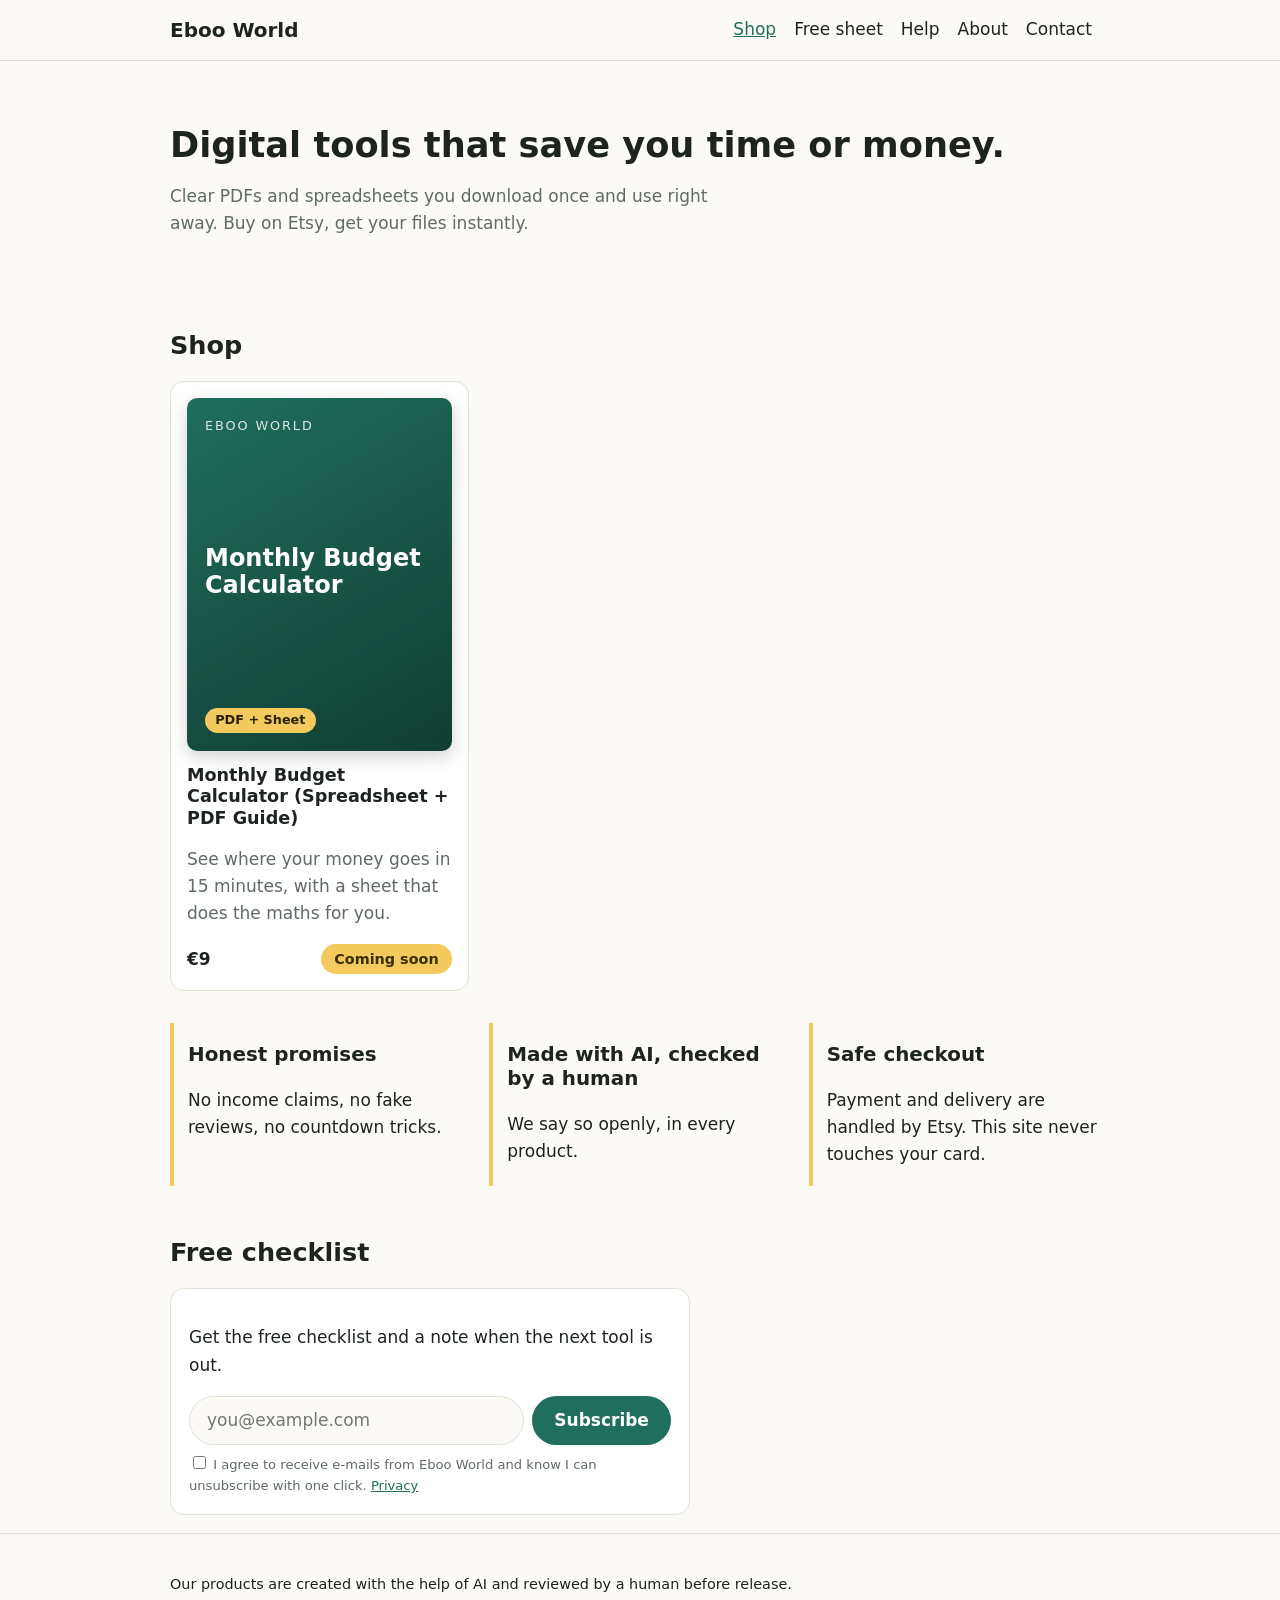
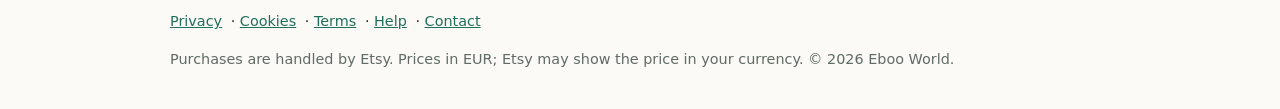
==== index.html @ b94da668 "Add Eboo World static storefront: Etsy-linked product pages, help, legal templates Co-Authored-By: C" ====
<!doctype html>
<html lang="en"><head><meta charset="utf-8"><meta name="viewport" content="width=device-width,initial-scale=1">
<title>Digital tools that save you time or money · Eboo World</title><meta name="description" content="Practical digital downloads: spreadsheets and guides that save you time or money.">
<link rel="stylesheet" href="assets/style.css"><script src="data/site.js"></script><script src="assets/app.js" defer></script></head>
<body data-page="home"><header id="site-header"></header>
<main class="wrap">
<section class="hero"><h1>Digital tools that save you time or money.</h1><p class="muted">Clear PDFs and spreadsheets you download once and use right away. Buy on Etsy, get your files instantly.</p></section>
<section aria-labelledby="c"><h2 id="c">Shop</h2><div class="catalog" id="catalog"></div></section>
<section class="trust" aria-label="Why trust us"><div><h3>Honest promises</h3><p>No income claims, no fake reviews, no countdown tricks.</p></div><div><h3>Made with AI, checked by a human</h3><p>We say so openly, in every product.</p></div><div><h3>Safe checkout</h3><p>Payment and delivery are handled by Etsy. This site never touches your card.</p></div></section>
<section><h2>Free checklist</h2><div id="home-nl"></div></section>
</main><footer id="site-footer"></footer></body></html>
---- assets/style.css ----
:root{--bg:#fbfaf6;--fg:#1d2420;--muted:#5f6b64;--brand:#1f6f5c;--accent:#f4c95d;--line:#e3e0d6;--card:#fff;--r:14px}
@media (prefers-color-scheme:dark){:root{--bg:#141a17;--fg:#eef0ea;--muted:#a3ada6;--brand:#4fb89c;--line:#2a332e;--card:#1b231f}}
*{box-sizing:border-box}
body{margin:0;background:var(--bg);color:var(--fg);font:17px/1.6 system-ui,-apple-system,Segoe UI,Roboto,sans-serif}
.wrap{max-width:980px;margin:0 auto;padding:0 20px}
a{color:var(--brand)}h1,h2,h3{line-height:1.2}h1{font-size:2.2rem;margin:.2em 0 .4em}h2{margin-top:2em}
.muted{color:var(--muted)}.small{font-size:.88rem}.lead{font-size:1.2rem}.sr{position:absolute;left:-9999px}
header{border-bottom:1px solid var(--line)}
.bar{display:flex;flex-wrap:wrap;gap:12px 28px;align-items:center;justify-content:space-between;padding:14px 20px}
.logo{font-weight:800;font-size:1.25rem;text-decoration:none;color:var(--fg)}
nav a{margin-right:18px;text-decoration:none;color:var(--fg)}nav a[aria-current],nav a:hover{color:var(--brand);text-decoration:underline}
.hero{padding:56px 0 24px}.hero p{max-width:34em}
.btn{display:inline-block;background:var(--brand);color:#fff;border:0;border-radius:999px;padding:.6em 1.3em;font:inherit;font-weight:700;text-decoration:none;cursor:pointer}
.btn:hover{filter:brightness(1.1)}.btn.big{padding:.8em 1.8em;font-size:1.1rem}.btn.ghost{background:transparent;color:var(--brand);border:2px solid var(--brand)}
.badge{display:inline-block;background:var(--accent);color:#3b2f00;font-weight:700;border-radius:999px;padding:.25em .9em;font-size:.9rem}
.catalog{display:grid;grid-template-columns:repeat(auto-fill,minmax(260px,1fr));gap:22px}
.card{background:var(--card);border:1px solid var(--line);border-radius:var(--r);padding:16px}.card h3{font-size:1.1rem;margin:.8em 0 .3em}.card h3 a{text-decoration:none;color:var(--fg)}
.card-foot{display:flex;justify-content:space-between;align-items:center;margin-top:12px}
.cover{aspect-ratio:3/4;border-radius:10px;background:linear-gradient(150deg,var(--c1),color-mix(in srgb,var(--c1) 55%,#000));color:#fff;display:flex;flex-direction:column;justify-content:space-between;padding:18px;box-shadow:0 6px 18px rgba(0,0,0,.18)}
.cover.big{max-width:340px}.cover-brand{font-size:.8rem;letter-spacing:.15em;text-transform:uppercase;opacity:.85}
.cover-title{font-size:1.5rem;font-weight:800;line-height:1.15}.cover-fmt{align-self:flex-start;background:var(--c2);color:#2a2000;font-weight:700;font-size:.8rem;padding:.2em .8em;border-radius:999px}
.grid2{display:grid;grid-template-columns:repeat(auto-fit,minmax(280px,1fr));gap:28px;align-items:start}
.price{font-size:1.8rem;font-weight:800;margin:.2em 0}
section ul{padding-left:1.2em}details{border-bottom:1px solid var(--line);padding:.7em 0}summary{cursor:pointer;font-weight:600}
.cta{text-align:center;background:var(--card);border:1px solid var(--line);border-radius:var(--r);padding:10px 20px 28px}
.nl{background:var(--card);border:1px solid var(--line);border-radius:var(--r);padding:18px;margin:18px 0;max-width:520px}
.nl .row{display:flex;gap:8px;flex-wrap:wrap}.nl input[type=email]{flex:1;min-width:200px;padding:.6em 1em;border:1px solid var(--line);border-radius:999px;font:inherit;background:var(--bg);color:var(--fg)}
.consent{display:block;font-size:.82rem;color:var(--muted);margin-top:8px}
.trust{display:grid;grid-template-columns:repeat(auto-fit,minmax(220px,1fr));gap:18px;margin:32px 0}.trust div{border-left:4px solid var(--accent);padding-left:14px}
.note{margin-top:2em}.draft{background:#fff3cd;color:#5c4400;border:1px solid #e6c85a;border-radius:10px;padding:.7em 1em;font-size:.9rem}
main{min-height:60vh;padding-bottom:40px}footer{border-top:1px solid var(--line);padding:24px 0;font-size:.9rem}footer a{margin-right:4px}
:focus-visible{outline:3px solid var(--accent);outline-offset:2px}
.cover,.card a:has(.cover){text-decoration:none;color:#fff}
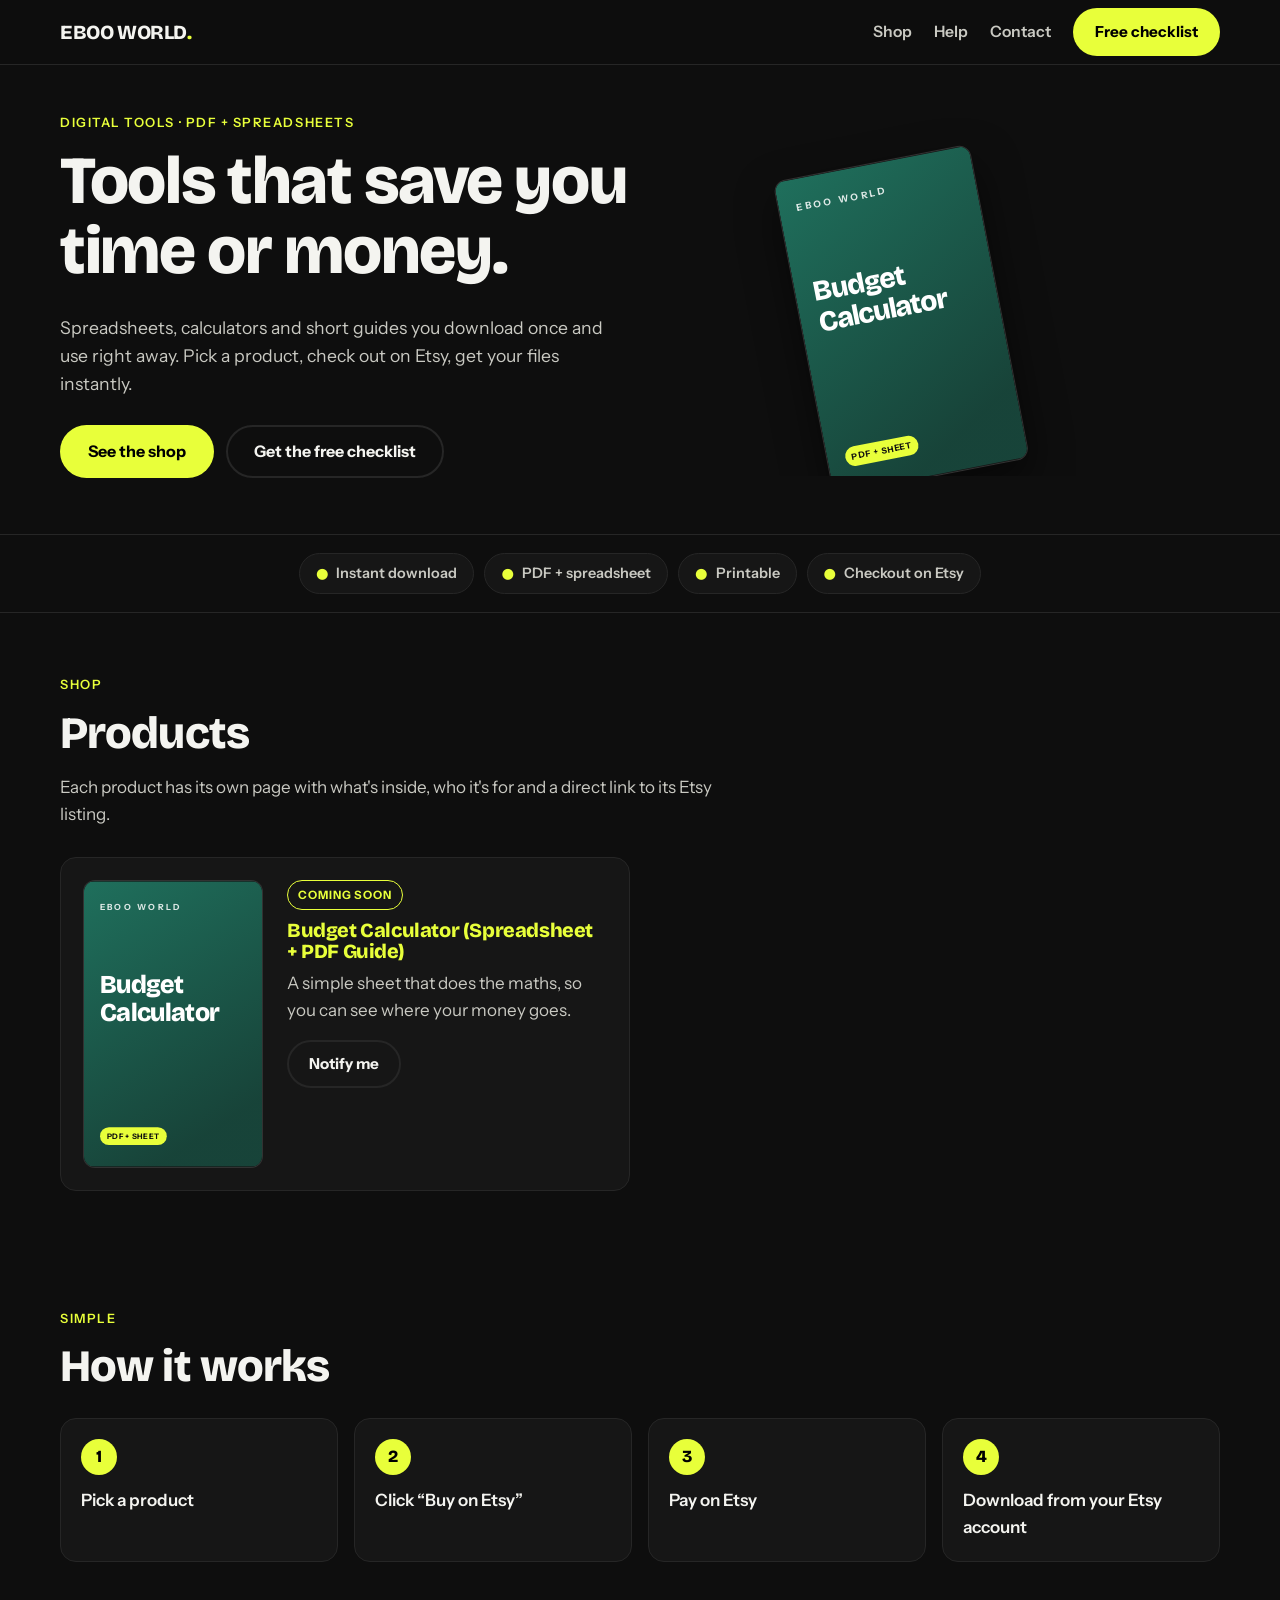
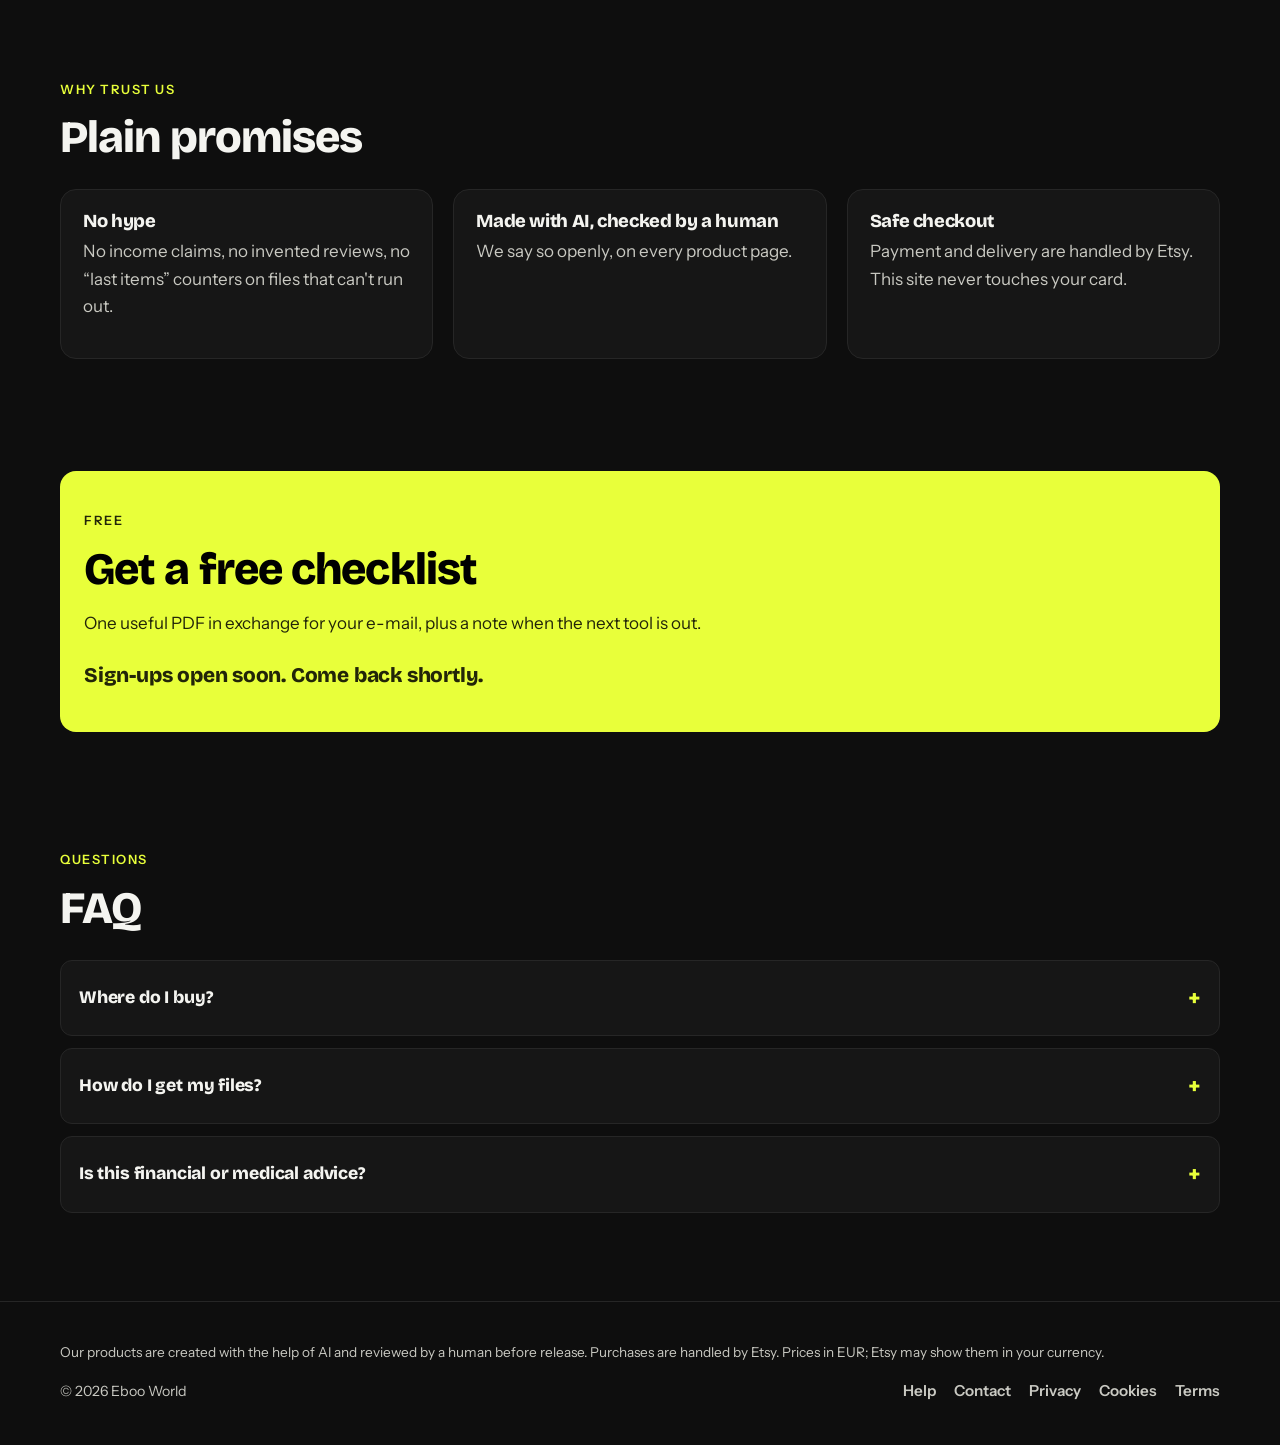
==== commit 1f54dc80: "Rebuild Eboo World on the Buduj z AI engine: JSON-driven products, Etsy buy button, per-product page" ====
--- a/index.html
+++ b/index.html
@@ -1,11 +1,90 @@
-<!doctype html>
-<html lang="en"><head><meta charset="utf-8"><meta name="viewport" content="width=device-width,initial-scale=1">
-<title>Digital tools that save you time or money · Eboo World</title><meta name="description" content="Practical digital downloads: spreadsheets and guides that save you time or money.">
-<link rel="stylesheet" href="assets/style.css"><script src="data/site.js"></script><script src="assets/app.js" defer></script></head>
-<body data-page="home"><header id="site-header"></header>
-<main class="wrap">
-<section class="hero"><h1>Digital tools that save you time or money.</h1><p class="muted">Clear PDFs and spreadsheets you download once and use right away. Buy on Etsy, get your files instantly.</p></section>
-<section aria-labelledby="c"><h2 id="c">Shop</h2><div class="catalog" id="catalog"></div></section>
-<section class="trust" aria-label="Why trust us"><div><h3>Honest promises</h3><p>No income claims, no fake reviews, no countdown tricks.</p></div><div><h3>Made with AI, checked by a human</h3><p>We say so openly, in every product.</p></div><div><h3>Safe checkout</h3><p>Payment and delivery are handled by Etsy. This site never touches your card.</p></div></section>
-<section><h2>Free checklist</h2><div id="home-nl"></div></section>
-</main><footer id="site-footer"></footer></body></html>
+<!DOCTYPE html>
+<html lang="en" data-v="5e02e4fa">
+<head>
+  <meta charset="UTF-8" />
+  <meta name="viewport" content="width=device-width, initial-scale=1" />
+  <!--PR:meta:start-->
+  <title>Eboo World: digital tools that save you time or money</title>
+  <meta name="description" content="Practical digital tools: spreadsheets, calculators and guides that save you time or money. Download instantly, checkout on Etsy." />
+  <meta name="theme-color" content="#0E0E0E" />
+  <link rel="canonical" href="https://mlg44-skr.github.io/eboo-world/" />
+  <meta property="og:type" content="website" /><meta property="og:locale" content="en_US" /><meta property="og:site_name" content="Eboo World" />
+  <meta property="og:title" content="Eboo World: digital tools that save you time or money" /><meta property="og:description" content="Practical digital tools: spreadsheets, calculators and guides that save you time or money. Download instantly, checkout on Etsy." />
+  <meta property="og:url" content="https://mlg44-skr.github.io/eboo-world/" /><meta property="og:image" content="https://mlg44-skr.github.io/eboo-world/og-image.png" />
+  <meta name="twitter:card" content="summary_large_image" /><meta name="twitter:image" content="https://mlg44-skr.github.io/eboo-world/og-image.png" />
+  <script type="application/ld+json">{"@context":"https://schema.org","@type":"Organization","name":"Eboo World","url":"https://mlg44-skr.github.io/eboo-world/"}</script>
+  <!--PR:meta:end-->
+  <link rel="preconnect" href="https://fonts.googleapis.com" />
+  <link rel="preconnect" href="https://fonts.gstatic.com" crossorigin />
+  <link href="https://fonts.googleapis.com/css2?family=Bricolage+Grotesque:opsz,wght@12..96,800&family=Instrument+Sans:wght@400;500;600;700&display=swap" rel="stylesheet" />
+  <link rel="stylesheet" href="css/style.css?v=5e02e4fa" />
+  <link rel="stylesheet" href="css/motion.css?v=5e02e4fa" />
+</head>
+<body data-base="">
+  <a class="skip-link" href="#main">Skip to content</a>
+  <header class="header"><!--PR:header:start--><div class="kontener header__row"><a class="logo" href="index.html" aria-label="Eboo World, home">EBOO WORLD<span class="kropka">.</span></a><button id="nav-toggle" class="nav__toggle" aria-label="Menu" aria-expanded="false" aria-controls="nav">☰</button><nav id="nav" class="nav" aria-label="Main"><ul class="nav__links"><li><a href="index.html#shop">Shop</a></li><li><a href="help.html">Help</a></li><li><a href="contact.html">Contact</a></li></ul><a class="btn btn--akcent btn--maly" href="free-sheet.html">Free checklist</a></nav></div><!--PR:header:end--></header>
+  <main id="main">
+    <section class="hero">
+      <div class="kontener hero__grid">
+        <div>
+          <p class="nadtytul">Digital tools · PDF + spreadsheets</p>
+          <h1>Tools that save you time or money.</h1>
+          <p class="hero__sub">Spreadsheets, calculators and short guides you download once and use right away. Pick a product, check out on Etsy, get your files instantly.</p>
+          <div class="hero__akcje">
+            <a class="btn btn--akcent" href="#shop">See the shop</a>
+            <a class="btn btn--obrys" href="free-sheet.html">Get the free checklist</a>
+          </div>
+        </div>
+        <div class="waclarz waclarz--n1" id="hero-fan" aria-hidden="true"><!--PR:fan:start--><svg class="cover cover-gen" viewBox="0 0 400 640" role="img" aria-label="Cover: Budget Calculator (Spreadsheet + PDF Guide)" xmlns="http://www.w3.org/2000/svg"><defs><linearGradient id="cg1F6F5C" x1="0" y1="0" x2="0.4" y2="1"><stop offset="0" stop-color="#1F6F5C"/><stop offset="1" stop-color="#1F6F5C" stop-opacity=".55"/></linearGradient></defs><rect width="400" height="640" fill="#0E0E0E"/><rect width="400" height="640" fill="url(#cg1F6F5C)"/><text x="36" y="64" fill="#fff" fill-opacity=".85" font-size="19" font-weight="700" letter-spacing="5">EBOO WORLD</text><text x="36" y="250" fill="#fff" font-family="Bricolage Grotesque, system-ui, sans-serif" font-size="58" font-weight="800" letter-spacing="-1.5"><tspan x="36" dy="0">Budget</tspan><tspan x="36" dy="62.64">Calculator</tspan></text><rect x="36" y="552" width="150" height="40" rx="20" fill="#E8FF3A"/><text x="111" y="578" text-anchor="middle" fill="#0E0E0E" font-size="17" font-weight="700" letter-spacing="1.5">PDF + SHEET</text></svg><!--PR:fan:end--></div>
+      </div>
+    </section>
+
+    <div class="topics"><div class="kontener topics__row">
+      <span class="chip"><span class="kropka">●</span> Instant download</span>
+      <span class="chip"><span class="kropka">●</span> PDF + spreadsheet</span>
+      <span class="chip"><span class="kropka">●</span> Printable</span>
+      <span class="chip"><span class="kropka">●</span> Checkout on Etsy</span>
+    </div></div>
+
+    <section id="shop"><div class="kontener">
+      <div class="sekcja__head"><p class="nadtytul">Shop</p><h2>Products</h2>
+        <p>Each product has its own page with what's inside, who it's for and a direct link to its Etsy listing.</p></div>
+      <div class="siatka siatka--ebooki" id="catalog"><!--PR:catalog:start--><article class="karta ebook"><div class="ebook__cover"><a href="product/budget-calculator.html" aria-label="Budget Calculator (Spreadsheet + PDF Guide)"><svg class="cover cover-gen" viewBox="0 0 400 640" role="img" aria-label="Cover: Budget Calculator (Spreadsheet + PDF Guide)" xmlns="http://www.w3.org/2000/svg"><defs><linearGradient id="cg1F6F5C" x1="0" y1="0" x2="0.4" y2="1"><stop offset="0" stop-color="#1F6F5C"/><stop offset="1" stop-color="#1F6F5C" stop-opacity=".55"/></linearGradient></defs><rect width="400" height="640" fill="#0E0E0E"/><rect width="400" height="640" fill="url(#cg1F6F5C)"/><text x="36" y="64" fill="#fff" fill-opacity=".85" font-size="19" font-weight="700" letter-spacing="5">EBOO WORLD</text><text x="36" y="250" fill="#fff" font-family="Bricolage Grotesque, system-ui, sans-serif" font-size="58" font-weight="800" letter-spacing="-1.5"><tspan x="36" dy="0">Budget</tspan><tspan x="36" dy="62.64">Calculator</tspan></text><rect x="36" y="552" width="150" height="40" rx="20" fill="#E8FF3A"/><text x="111" y="578" text-anchor="middle" fill="#0E0E0E" font-size="17" font-weight="700" letter-spacing="1.5">PDF + SHEET</text></svg></a></div><div class="ebook__tresc"><span class="badge badge--wkrotce">Coming soon</span><h3 class="ebook__tytul"><a href="product/budget-calculator.html">Budget Calculator (Spreadsheet + PDF Guide)</a></h3><p>A simple sheet that does the maths, so you can see where your money goes.</p><div class="ebook__stopka"><a class="btn btn--obrys btn--maly" href="#newsletter">Notify me</a></div></div></article><!--PR:catalog:end--></div>
+    </div></section>
+
+    <section id="jak"><div class="kontener">
+      <div class="sekcja__head"><p class="nadtytul">Simple</p><h2>How it works</h2></div>
+      <div class="kroki">
+        <div class="krok"><div class="krok__num">1</div><div class="krok__tekst">Pick a product</div></div>
+        <div class="krok"><div class="krok__num">2</div><div class="krok__tekst">Click “Buy on Etsy”</div></div>
+        <div class="krok"><div class="krok__num">3</div><div class="krok__tekst">Pay on Etsy</div></div>
+        <div class="krok"><div class="krok__num">4</div><div class="krok__tekst">Download from your Etsy account</div></div>
+      </div>
+    </div></section>
+
+    <section class="trust"><div class="kontener">
+      <div class="sekcja__head"><p class="nadtytul">Why trust us</p><h2>Plain promises</h2></div>
+      <div class="siatka siatka--3">
+        <div class="karta"><h3>No hype</h3><p>No income claims, no invented reviews, no “last items” counters on files that can't run out.</p></div>
+        <div class="karta"><h3>Made with AI, checked by a human</h3><p>We say so openly, on every product page.</p></div>
+        <div class="karta"><h3>Safe checkout</h3><p>Payment and delivery are handled by Etsy. This site never touches your card.</p></div>
+      </div>
+    </div></section>
+
+<section id="newsletter"><div class="kontener"><div class="newsletter"><p class="nadtytul" style="color:#000">Free</p><h2>Get a free checklist</h2><p>One useful PDF in exchange for your e-mail, plus a note when the next tool is out.</p><div id="newsletter-slot"><p class="newsletter__wkrotce">Sign-ups open soon. Come back shortly.</p></div></div></div></section>
+
+    <section id="faq"><div class="kontener">
+      <div class="sekcja__head"><p class="nadtytul">Questions</p><h2>FAQ</h2></div>
+      <div class="faq">
+        <details><summary>Where do I buy?</summary><p>On Etsy. The “Buy on Etsy” button opens the exact listing for that product in a new tab.</p></details>
+        <details><summary>How do I get my files?</summary><p>After payment, download them from your Etsy account. Step by step on the <a href="help.html">Help page</a>.</p></details>
+        <details><summary>Is this financial or medical advice?</summary><p>No. Our products are tools and general information, not advice.</p></details>
+      </div>
+    </div></section>
+  </main>
+  <footer class="footer"><!--PR:footer:start--><div class="kontener"><p class="mala" style="margin:0 0 14px">Our products are created with the help of AI and reviewed by a human before release. Purchases are handled by Etsy. Prices in EUR; Etsy may show them in your currency.</p><div class="footer__row"><small>© <span id="rok">2026</span> Eboo World</small><ul class="footer__links" id="footer-links"><li><a href="help.html">Help</a></li><li><a href="contact.html">Contact</a></li><li><a href="privacy.html">Privacy</a></li><li><a href="cookies.html">Cookies</a></li><li><a href="terms.html">Terms</a></li></ul></div></div><!--PR:footer:end--></footer>
+  <script src="js/config.js?v=5e02e4fa"></script>
+  <script src="js/render.js?v=5e02e4fa"></script>
+  <script src="js/app.js?v=5e02e4fa"></script>
+</body>
+</html>
--- a/css/style.css
+++ b/css/style.css
@@ -0,0 +1,545 @@
+/* =========================================================================
+   EBOO WORLD — arkusz stylów (baza: ciemny motyw, akcent limonkowy)
+   ========================================================================= */
+
+:root {
+  --tlo: #0E0E0E;
+  --tekst: #F4F4F0;
+  --tekst-2: #C9C9C2;
+  --akcent: #E8FF3A;
+  --karta: #161616;
+  --ramka: #262626;
+  --promien: 16px;
+  --promien-maly: 12px;
+  --maks: 1200px;
+  --font-naglowek: "Bricolage Grotesque", system-ui, sans-serif;
+  --font-tekst: "Instrument Sans", system-ui, -apple-system, sans-serif;
+}
+
+*,
+*::before,
+*::after { box-sizing: border-box; }
+
+html { scroll-behavior: smooth; }
+
+body {
+  margin: 0;
+  background: var(--tlo);
+  color: var(--tekst);
+  font-family: var(--font-tekst);
+  font-size: 17px;
+  line-height: 1.6;
+  overflow-x: hidden;            /* żaden element nie wywołuje poziomego scrolla */
+  -webkit-font-smoothing: antialiased;
+  text-rendering: optimizeLegibility;
+}
+
+img { max-width: 100%; height: auto; display: block; }
+
+a { color: var(--akcent); text-decoration: none; }
+a:hover { text-decoration: underline; }
+
+h1, h2, h3 {
+  font-family: var(--font-naglowek);
+  font-weight: 800;
+  line-height: 1.04;
+  letter-spacing: -0.02em;
+  margin: 0 0 0.4em;
+  overflow-wrap: break-word;       /* długie słowa nie rozpychają layoutu */
+}
+
+h1 { font-size: clamp(1.85rem, 7vw, 4.2rem); }
+h2 { font-size: clamp(1.55rem, 5vw, 2.8rem); }
+h3 { font-size: clamp(1.15rem, 3.5vw, 1.5rem); }
+
+p { margin: 0 0 1rem; color: var(--tekst-2); }
+
+.kontener {
+  width: 100%;
+  max-width: var(--maks);
+  margin: 0 auto;
+  padding: 0 20px;
+}
+
+section { padding: 56px 0; }
+
+.nadtytul {
+  font-family: var(--font-tekst);
+  font-weight: 600;
+  text-transform: uppercase;
+  letter-spacing: 0.12em;
+  font-size: 0.8rem;
+  color: var(--akcent);
+  margin: 0 0 14px;
+}
+
+/* Pomijanie do treści (dostępność) */
+.skip-link {
+  position: absolute;
+  left: -9999px;
+  top: 0;
+  background: var(--akcent);
+  color: #000;
+  padding: 10px 16px;
+  border-radius: 8px;
+  z-index: 200;
+}
+.skip-link:focus { left: 12px; top: 12px; }
+
+/* Widoczny fokus dla klawiatury */
+a:focus-visible,
+button:focus-visible,
+input:focus-visible,
+.btn:focus-visible {
+  outline: 3px solid var(--akcent);
+  outline-offset: 3px;
+}
+
+/* ---------------------------------------------------------------- Przyciski */
+.btn {
+  display: inline-flex;
+  align-items: center;
+  justify-content: center;
+  gap: 8px;
+  min-height: 48px;
+  padding: 12px 26px;
+  border-radius: 999px;            /* pigułka */
+  font-family: var(--font-tekst);
+  font-weight: 700;
+  font-size: 1rem;
+  cursor: pointer;
+  border: 2px solid transparent;
+  transition: transform .12s ease, background .12s ease, color .12s ease;
+}
+.btn:hover { text-decoration: none; transform: translateY(-1px); }
+.btn:active { transform: translateY(0); }
+
+.btn--akcent { background: var(--akcent); color: #000; }
+.btn--akcent:hover { background: #d7ef22; }
+
+.btn--obrys {
+  background: transparent;
+  color: var(--tekst);
+  border-color: var(--ramka);
+}
+.btn--obrys:hover { border-color: var(--tekst); }
+
+.btn--maly { min-height: 44px; padding: 10px 20px; font-size: .95rem; }
+
+.btn[disabled],
+.btn--wylaczony {
+  opacity: .55;
+  cursor: not-allowed;
+  pointer-events: none;
+}
+
+/* ---------------------------------------------------------------- Nagłówek */
+.header {
+  position: sticky;
+  top: 0;
+  z-index: 100;
+  background: rgba(14, 14, 14, 0.9);
+  backdrop-filter: saturate(140%) blur(8px);
+  border-bottom: 1px solid var(--ramka);
+}
+.header__row {
+  display: flex;
+  align-items: center;
+  justify-content: space-between;
+  min-height: 64px;
+  gap: 16px;
+}
+.logo {
+  font-family: var(--font-naglowek);
+  font-weight: 800;
+  font-size: 1.25rem;
+  letter-spacing: -0.02em;
+  color: var(--tekst);
+}
+.logo:hover { text-decoration: none; }
+.logo .kropka { color: var(--akcent); }
+
+.nav { display: flex; align-items: center; gap: 22px; }
+.nav__links { display: flex; align-items: center; gap: 22px; list-style: none; margin: 0; padding: 0; }
+.nav__links a { color: var(--tekst-2); font-weight: 600; font-size: .98rem; }
+.nav__links a:hover { color: var(--tekst); text-decoration: none; }
+
+.nav__toggle {
+  display: none;
+  background: transparent;
+  border: 1px solid var(--ramka);
+  color: var(--tekst);
+  border-radius: 10px;
+  width: 46px;
+  height: 46px;
+  font-size: 1.3rem;
+  cursor: pointer;
+}
+
+@media (max-width: 860px) {
+  .nav__toggle { display: inline-flex; align-items: center; justify-content: center; }
+  .nav {
+    position: absolute;
+    top: 64px;
+    left: 0;
+    right: 0;
+    flex-direction: column;
+    align-items: stretch;
+    gap: 0;
+    background: var(--tlo);
+    border-bottom: 1px solid var(--ramka);
+    padding: 10px 20px 20px;
+    display: none;
+  }
+  .nav.otwarte { display: flex; }
+  .nav__links { flex-direction: column; align-items: stretch; gap: 0; }
+  .nav__links a { padding: 14px 0; border-bottom: 1px solid var(--ramka); }
+  .nav .btn { margin-top: 14px; }
+}
+
+/* ---------------------------------------------------------------- Hero */
+.hero { padding-top: 48px; }
+.hero__grid { display: grid; grid-template-columns: 1fr; gap: 40px; align-items: center; }
+.hero__grid > * { min-width: 0; }   /* pozwól kolumnie się zwęzić (tekst zawija, brak poziomego overflow) */
+.hero__sub { font-size: 1.1rem; max-width: 46ch; }
+.hero__akcje { display: flex; flex-wrap: wrap; gap: 12px; margin-top: 26px; }
+
+@media (min-width: 900px) {
+  .hero__grid { grid-template-columns: 1.1fr 0.9fr; gap: 56px; }
+}
+
+/* Wachlarz okładek w hero — stała, umiarkowana szerokość, obok tekstu (nie na nim) */
+.waclarz {
+  position: relative;
+  display: flex;
+  justify-content: center;
+  align-items: center;
+  min-height: 300px;
+  padding: 20px 0;
+  max-width: 100%;
+  overflow: hidden;
+}
+.waclarz .cover { width: 150px; position: absolute; box-shadow: 0 18px 40px rgba(0,0,0,.5); }
+.waclarz .cover:nth-child(1) { transform: rotate(-11deg) translateX(-62px) translateY(10px); z-index: 1; }
+.waclarz .cover:nth-child(2) { transform: rotate(0deg); z-index: 3; }
+.waclarz .cover:nth-child(3) { transform: rotate(11deg) translateX(62px) translateY(10px); z-index: 2; }
+@media (min-width: 900px) {
+  .waclarz .cover { width: 180px; }        /* max ~260 px łącznie z rozsunięciem */
+  .waclarz .cover:nth-child(1) { transform: rotate(-11deg) translateX(-74px) translateY(10px); }
+  .waclarz .cover:nth-child(3) { transform: rotate(11deg) translateX(74px) translateY(10px); }
+}
+
+/* ---------------------------------------------------------------- Okładka ebooka (ilustracja WebP) */
+.cover {
+  display: block;
+  width: 100%;
+  aspect-ratio: 5 / 8;
+  object-fit: cover;
+  border-radius: var(--promien-maly);
+  border: 1px solid rgba(255,255,255,.12);
+  background: #161616;
+}
+/* Zastępcza okładka projektu (tylko w ?wip=1 dla niewypełnionych projektów) */
+.projekt-cover-ph {
+  display: flex; align-items: center; justify-content: center; text-align: center;
+  aspect-ratio: 5 / 8; border-radius: var(--promien-maly);
+  border: 1px dashed var(--ramka); background: var(--karta);
+  color: var(--tekst-2); padding: 16px; font-weight: 600;
+}
+
+/* ---------------------------------------------------------------- Siatki / karty */
+.siatka { display: grid; gap: 20px; }
+.siatka--3 { grid-template-columns: 1fr; }
+.siatka--ebooki { grid-template-columns: 1fr; }
+@media (min-width: 620px) {
+  .siatka--3 { grid-template-columns: repeat(2, 1fr); }
+  .siatka--ebooki { grid-template-columns: repeat(2, 1fr); }
+}
+@media (min-width: 940px) {
+  .siatka--3 { grid-template-columns: repeat(3, 1fr); }
+  .siatka--ebooki { grid-template-columns: repeat(2, 1fr); }
+}
+
+.karta {
+  background: var(--karta);
+  border: 1px solid var(--ramka);
+  border-radius: var(--promien);
+  padding: 22px;
+}
+
+/* Karta nowości */
+.news__data { font-size: .85rem; color: var(--akcent); font-weight: 600; margin-bottom: 8px; }
+.news__tytul { font-size: 1.15rem; margin-bottom: 8px; }
+.news__link { font-weight: 600; font-size: .95rem; }
+
+/* ---------------------------------------------------------------- Jak to działa */
+.kroki { display: grid; gap: 16px; grid-template-columns: 1fr; counter-reset: krok; }
+@media (min-width: 720px) { .kroki { grid-template-columns: repeat(4, 1fr); } }
+.krok { background: var(--karta); border: 1px solid var(--ramka); border-radius: var(--promien); padding: 20px; }
+.krok__num {
+  display: inline-flex; align-items: center; justify-content: center;
+  width: 36px; height: 36px; border-radius: 999px;
+  background: var(--akcent); color: #000; font-weight: 800; font-family: var(--font-naglowek);
+  margin-bottom: 12px;
+}
+.krok__tekst { color: var(--tekst); font-weight: 600; }
+
+/* ---------------------------------------------------------------- Ebooki */
+/* Karta ebooka: grid — okładka (stała kolumna) obok tekstu, nigdy nakładanie */
+.ebook { display: grid; grid-template-columns: 1fr; gap: 16px; }
+.ebook__cover { width: 100%; max-width: 180px; margin: 0 auto; }
+.ebook__tytul { font-size: 1.25rem; }
+.ebook__punkty { list-style: none; margin: 4px 0 0; padding: 0; }
+.ebook__punkty li { position: relative; padding-left: 24px; color: var(--tekst-2); margin-bottom: 8px; }
+.ebook__punkty li::before {
+  content: ""; position: absolute; left: 0; top: .55em;
+  width: 10px; height: 10px; border-radius: 2px; background: var(--akcent);
+}
+.ebook__stopka { display: flex; align-items: center; justify-content: space-between; gap: 12px; margin-top: auto; flex-wrap: wrap; }
+.ebook__cena { font-family: var(--font-naglowek); font-weight: 800; font-size: 1.4rem; color: var(--tekst); }
+.badge {
+  display: inline-block; font-size: .72rem; font-weight: 700; text-transform: uppercase;
+  letter-spacing: .08em; padding: 5px 10px; border-radius: 999px;
+  border: 1px solid var(--ramka); color: var(--tekst-2);
+}
+.badge--wkrotce { border-color: var(--akcent); color: var(--akcent); }
+
+@media (min-width: 620px) {
+  .ebook { grid-template-columns: 180px 1fr; gap: 24px; align-items: start; }
+  .ebook__cover { max-width: 180px; margin: 0; }
+  .ebook__tresc { min-width: 0; display: flex; flex-direction: column; }
+}
+
+/* ---------------------------------------------------------------- Newsletter */
+.newsletter { background: var(--akcent); color: #000; border-radius: var(--promien); padding: 40px 24px; }
+.newsletter h2, .newsletter p { color: #000; }
+.newsletter p { opacity: .85; }
+.newsletter__form { display: grid; gap: 14px; max-width: 520px; margin-top: 22px; }
+.pole { display: flex; flex-direction: column; gap: 6px; }
+.pole label { font-weight: 700; font-size: .9rem; }
+.pole input[type="email"] {
+  min-height: 48px; padding: 12px 16px; border-radius: 12px;
+  border: 2px solid #000; background: #fff; color: #000; font-size: 1rem; font-family: var(--font-tekst);
+}
+.zgoda { display: flex; align-items: flex-start; gap: 10px; font-size: .9rem; }
+.zgoda input { width: 22px; height: 22px; margin-top: 2px; flex: 0 0 auto; accent-color: #000; }
+.zgoda label { font-weight: 500; }
+.zgoda a { color: #000; text-decoration: underline; font-weight: 700; }
+.newsletter .btn--ciemny { background: #000; color: var(--akcent); border-color: #000; }
+.newsletter .btn--ciemny:hover { background: #111; }
+.komunikat { font-weight: 700; margin: 4px 0 0; min-height: 1.2em; }
+.komunikat--ok { color: #0a5d00; }
+.komunikat--blad { color: #8a0000; }
+.newsletter__wkrotce {
+  font-family: var(--font-naglowek); font-weight: 800; letter-spacing: -0.01em;
+  font-size: 1.3rem; color: #000; margin: 22px 0 0;
+}
+.newsletter__pobierz { color: #000; font-weight: 600; margin: 14px 0 0; }
+.newsletter__pobierz a { color: #000; font-weight: 800; text-decoration: underline; }
+
+/* ---------------------------------------------------------------- O mnie */
+.omnie__grid { display: grid; grid-template-columns: 1fr; gap: 28px; align-items: center; }
+.omnie__grid > * { min-width: 0; }
+/* 2 kolumny tylko gdy zdjęcie jest obecne (wstrzykiwane w ?wip=1) */
+@media (min-width: 760px) { .omnie__grid:has(.omnie__foto) { grid-template-columns: 240px 1fr; } }
+.omnie__foto {
+  aspect-ratio: 1 / 1; border-radius: var(--promien); border: 1px dashed var(--ramka);
+  background: var(--karta); display: flex; align-items: center; justify-content: center;
+  color: var(--tekst-2); text-align: center; padding: 20px; font-size: .9rem;
+}
+
+/* ---------------------------------------------------------------- Fragment ebooka */
+.fragment {
+  background: #F4F4F0; color: #16160f; border-radius: var(--promien);
+  padding: 34px 28px; font-family: Georgia, "Times New Roman", serif; line-height: 1.7;
+}
+.fragment h3 { font-family: Georgia, serif; color: #16160f; letter-spacing: 0; }
+.fragment p { color: #2a2a22; }
+.fragment__etykieta { font-family: var(--font-tekst); font-weight: 700; text-transform: uppercase; letter-spacing: .1em; font-size: .72rem; color: #5a5a44; margin-bottom: 10px; }
+
+/* ---------------------------------------------------------------- Opinie */
+.opinia {
+  border: 1px dashed var(--ramka); border-radius: var(--promien);
+  padding: 28px; color: var(--tekst-2); min-height: 150px;
+  display: flex; align-items: center; justify-content: center; text-align: center;
+}
+
+/* ---------------------------------------------------------------- FAQ */
+.faq details {
+  border: 1px solid var(--ramka); border-radius: var(--promien-maly);
+  padding: 4px 18px; margin-bottom: 12px; background: var(--karta);
+}
+.faq summary {
+  cursor: pointer; font-family: var(--font-naglowek); font-weight: 800; letter-spacing: -0.01em;
+  font-size: 1.1rem; padding: 14px 0; list-style: none; display: flex; justify-content: space-between; align-items: center; gap: 12px;
+}
+.faq summary::-webkit-details-marker { display: none; }
+.faq summary::after { content: "+"; color: var(--akcent); font-size: 1.5rem; }
+.faq details[open] summary::after { content: "–"; }
+.faq details p { padding-bottom: 14px; margin: 0; }
+
+/* ---------------------------------------------------------------- Stopka */
+.footer { border-top: 1px solid var(--ramka); padding: 40px 0; margin-top: 20px; }
+.footer__row { display: flex; flex-wrap: wrap; gap: 20px; justify-content: space-between; align-items: center; }
+.footer__links { display: flex; flex-wrap: wrap; gap: 18px; list-style: none; margin: 0; padding: 0; }
+.footer__links a { color: var(--tekst-2); font-weight: 600; font-size: .95rem; }
+.footer__links a:hover { color: var(--tekst); text-decoration: none; }
+.footer small { color: var(--tekst-2); }
+
+/* ---------------------------------------------------------------- Sekcja nagłówek */
+.sekcja__head { margin-bottom: 28px; max-width: 60ch; }
+.sekcja__head p { margin-top: 6px; }
+
+/* ---------------------------------------------------------------- Tekst prawny (regulamin / polityka) */
+.proza { max-width: 760px; }
+.proza h2 { margin-top: 40px; }
+.proza h3 { margin-top: 26px; }
+.proza p, .proza li { color: var(--tekst-2); }
+.proza ul, .proza ol { padding-left: 22px; }
+.proza li { margin-bottom: 8px; }
+.uzupelnij {
+  background: rgba(232,255,58,.14); border: 1px solid var(--akcent);
+  border-radius: 8px; padding: 2px 8px; color: var(--tekst); font-weight: 600;
+}
+
+/* ---------------------------------------------------------------- Pasek tematów (możliwości) */
+.topics { border-top: 1px solid var(--ramka); border-bottom: 1px solid var(--ramka); padding: 18px 0; overflow: hidden; }
+.topics__row { display: flex; flex-wrap: wrap; gap: 10px; justify-content: center; }
+.chip {
+  display: inline-flex; align-items: center; gap: 8px;
+  padding: 8px 16px; border-radius: 999px;
+  border: 1px solid var(--ramka); background: var(--karta);
+  color: var(--tekst-2); font-weight: 600; font-size: .9rem;
+}
+.chip .kropka { color: var(--akcent); }
+
+/* ---------------------------------------------------------------- Projekty / aplikacje (showcase) */
+.projekt {
+  display: grid; gap: 22px; align-items: center;
+  background: var(--karta); border: 1px solid var(--ramka); border-radius: var(--promien);
+  padding: 24px; margin-bottom: 20px;
+}
+@media (min-width: 760px) { .projekt { grid-template-columns: 220px 1fr; } .projekt--odwrot { grid-template-columns: 1fr 220px; } .projekt--odwrot .projekt__media { order: 2; } }
+/* Projekt bez makiety/zrzutów — sama treść na pełną szerokość */
+.projekt--tekst, .projekt--tekst > * { grid-template-columns: 1fr; }
+.projekt--tekst { display: block; }
+.projekt__tytul { font-size: 1.4rem; margin-bottom: 4px; }
+.projekt__meta { display: flex; flex-wrap: wrap; gap: 8px; margin: 2px 0 12px; }
+.projekt__akcje { display: flex; flex-wrap: wrap; gap: 10px; margin-top: 16px; }
+
+/* Telefon-makieta renderowana w CSS (bez obrazka) */
+.telefon {
+  width: 180px; margin: 0 auto; aspect-ratio: 9 / 18;
+  border-radius: 28px; border: 7px solid #000;
+  background: var(--tlo); box-shadow: 0 16px 40px rgba(0,0,0,.5);
+  position: relative; overflow: hidden; display: flex; flex-direction: column;
+}
+.telefon__ekran { flex: 1; padding: 16px 14px; display: flex; flex-direction: column; gap: 10px; }
+.telefon__top { display: flex; align-items: center; justify-content: space-between; font-size: .7rem; color: var(--tekst-2); }
+.telefon__xp { font-weight: 800; font-family: var(--font-naglowek); color: var(--akcent); }
+.telefon__awatar {
+  width: 56px; height: 56px; border-radius: 50%; margin: 6px auto 2px;
+  background: var(--akcent); color: #000; display: flex; align-items: center; justify-content: center;
+  font-family: var(--font-naglowek); font-weight: 800; font-size: 1.3rem;
+}
+.telefon__linia { height: 10px; border-radius: 6px; background: var(--karta); border: 1px solid var(--ramka); }
+.telefon__linia--k { width: 70%; }
+.telefon__pasek { height: 10px; border-radius: 999px; background: #000; border: 1px solid var(--ramka); overflow: hidden; }
+.telefon__pasek span { display: block; height: 100%; width: 62%; background: var(--akcent); }
+.telefon__btn { margin-top: auto; text-align: center; background: var(--akcent); color: #000; font-weight: 800; border-radius: 999px; padding: 8px; font-size: .8rem; }
+
+/* ---------------------------------------------------------------- Zobacz AI w akcji (symulacja) */
+.demo-grid { display: grid; grid-template-columns: 1fr; gap: 20px; }
+.demo-grid > * { min-width: 0; }
+@media (min-width: 820px) { .demo-grid { grid-template-columns: 1.25fr .75fr; gap: 28px; align-items: start; } }
+.agent-chat { background: var(--karta); border: 1px solid var(--ramka); border-radius: var(--promien); overflow: hidden; }
+.agent-chat__top { display: flex; align-items: center; gap: 10px; padding: 14px 18px; border-bottom: 1px solid var(--ramka); font-weight: 700; }
+.agent-chat__badge { margin-left: auto; }
+.agent-chat__dot { width: 10px; height: 10px; border-radius: 50%; background: var(--akcent); animation: bza-dot 1.8s infinite; }
+@keyframes bza-dot { 0%,100% { box-shadow: 0 0 0 0 rgba(232,255,58,.5); } 50% { box-shadow: 0 0 0 7px rgba(232,255,58,0); } }
+.agent-chat__body { padding: 18px; display: flex; flex-direction: column; gap: 12px; min-height: 300px; }
+.msg { max-width: 88%; padding: 12px 16px; border-radius: 14px; line-height: 1.5; }
+.msg--user { align-self: flex-end; background: #23231a; border: 1px solid var(--ramka); color: var(--tekst); border-bottom-right-radius: 4px; }
+.msg--bot { align-self: flex-start; background: #101010; border: 1px solid var(--ramka); color: var(--tekst); border-bottom-left-radius: 4px; white-space: pre-line; min-width: 52px; }
+.typing i { display: inline-block; width: 8px; height: 8px; margin: 0 2px; border-radius: 50%; background: var(--tekst-2); animation: bza-typing 1s infinite; }
+.typing i:nth-child(2) { animation-delay: .15s; }
+.typing i:nth-child(3) { animation-delay: .3s; }
+@keyframes bza-typing { 0%,60%,100% { opacity: .3; transform: translateY(0); } 30% { opacity: 1; transform: translateY(-3px); } }
+.caret { display: inline-block; width: 9px; height: 1.05em; background: var(--akcent); margin-left: 2px; vertical-align: text-bottom; animation: bza-caret .9s step-end infinite; }
+@keyframes bza-caret { 50% { opacity: 0; } }
+.agent-steps { list-style: none; margin: 0; padding: 0; display: flex; flex-direction: column; gap: 10px; }
+.agent-steps .step { position: relative; padding: 12px 16px 12px 46px; border: 1px solid var(--ramka); border-radius: 12px; background: var(--karta); color: var(--tekst-2); transition: border-color .25s, color .25s; }
+.agent-steps .step::before { content: ""; position: absolute; left: 16px; top: 50%; transform: translateY(-50%); width: 14px; height: 14px; border-radius: 50%; border: 2px solid var(--ramka); transition: all .25s; }
+.agent-steps .step.active { color: var(--tekst); border-color: var(--akcent); }
+.agent-steps .step.active::before { background: var(--akcent); border-color: var(--akcent); }
+.demo-note { margin-top: 18px; font-size: .9rem; color: var(--tekst-2); }
+@media (prefers-reduced-motion: reduce) {
+  .agent-chat__dot, .typing i, .caret { animation: none; }
+}
+
+/* ---------------------------------------------------------------- Pomocnicze */
+.srodek { text-align: center; }
+.mt-40 { margin-top: 40px; }
+.na-srodku-btn { display: flex; justify-content: center; }
+.wizualnie-ukryte {
+  position: absolute; width: 1px; height: 1px; padding: 0; margin: -1px;
+  overflow: hidden; clip: rect(0,0,0,0); white-space: nowrap; border: 0;
+}
+
+/* Elementy niegotowe (z [NAWIASAMI]) — ukryte na live.
+   Odsłania je flaga POKAZ_WIP w js/config.js lub ?wip=1 w adresie. */
+[data-wip] { display: none !important; }
+
+/* ---------------------------------------------------------------- Przełącznik stylów */
+.styl-switch {
+  position: fixed; z-index: 150; right: 14px; bottom: 14px;
+  display: flex; align-items: center; gap: 6px;
+  background: rgba(22,22,22,.92); border: 1px solid var(--ramka);
+  border-radius: 999px; padding: 6px 8px; backdrop-filter: blur(6px);
+  box-shadow: 0 8px 24px rgba(0,0,0,.4);
+}
+.styl-switch__label { font-size: .78rem; color: var(--tekst-2); font-weight: 600; padding-left: 6px; }
+.styl-switch button {
+  border: 1px solid var(--ramka); background: transparent; color: var(--tekst);
+  border-radius: 999px; padding: 7px 12px; font-size: .82rem; font-weight: 700;
+  cursor: pointer; min-height: 36px; font-family: var(--font-tekst);
+}
+.styl-switch button:hover { border-color: var(--tekst); }
+.styl-switch button[aria-pressed="true"] { background: var(--akcent); color: #000; border-color: var(--akcent); }
+@media (max-width: 520px) {
+  .styl-switch { right: 8px; bottom: 8px; padding: 5px 6px; gap: 4px; }
+  .styl-switch__label { display: none; }
+  .styl-switch button { padding: 7px 10px; font-size: .78rem; }
+}
+
+@media (prefers-reduced-motion: reduce) {
+  * { scroll-behavior: auto !important; transition: none !important; }
+}
+
+/* ---------------------------------------------------------------- Okładka generowana (SVG) */
+.cover-gen { border: 1px solid rgba(255,255,255,.12); }
+.ebook__cover a { display: block; }
+.waclarz--n1 .cover, .waclarz--n2 .cover { position: static; width: 200px; transform: rotate(-4deg); }
+.waclarz--n2 .cover:nth-child(2) { transform: rotate(5deg); margin-left: -30px; }
+
+/* ---------------------------------------------------------------- Strona produktu */
+.produkt__grid { display: grid; grid-template-columns: minmax(0, 1fr); gap: 32px; align-items: start; }
+@media (min-width: 800px) { .produkt__grid { grid-template-columns: 300px 1fr; gap: 56px; } }
+.produkt__cover { max-width: 300px; }
+.produkt__cena { display: flex; align-items: baseline; gap: 12px; flex-wrap: wrap; margin: 6px 0 4px; }
+.produkt__cena .ebook__cena { font-size: 2rem; }
+.produkt__format { color: var(--tekst-2); margin: 4px 0 22px; }
+.mala { font-size: .85rem; color: var(--tekst-2); margin-top: 10px; }
+.btn--duzy { min-height: 54px; padding: 0 30px; font-size: 1.05rem; }
+.dwie-kolumny { display: grid; grid-template-columns: 1fr; gap: 20px; }
+@media (min-width: 760px) { .dwie-kolumny { grid-template-columns: 1fr 1fr; } }
+.lista-ok, .lista-nie { list-style: none; margin: 0; padding: 0; }
+.lista-ok li, .lista-nie li { position: relative; padding-left: 28px; margin-bottom: 10px; color: var(--tekst-2); }
+.lista-ok li::before { content: "✓"; position: absolute; left: 0; color: var(--akcent); font-weight: 800; }
+.lista-nie li::before { content: "✕"; position: absolute; left: 0; color: #ff6a6a; font-weight: 800; }
+.cta-koniec { text-align: center; }
+.zastrzezenie { border-top: 1px solid var(--ramka); margin-top: 40px; padding-top: 18px; font-size: .88rem; color: var(--tekst-2); }
+.szkic { background: rgba(232,255,58,.1); border: 1px dashed var(--akcent); border-radius: 12px; padding: 12px 16px; color: var(--tekst); font-size: .92rem; margin-bottom: 24px; }
+.trust h3 { font-size: 1.15rem; }
+.ebook__tresc .badge { align-self: flex-start; margin-bottom: 10px; }
+.produkt__grid > * { min-width: 0; } @media (max-width: 520px) { .produkt__grid h1 { font-size: 1.9rem; } }
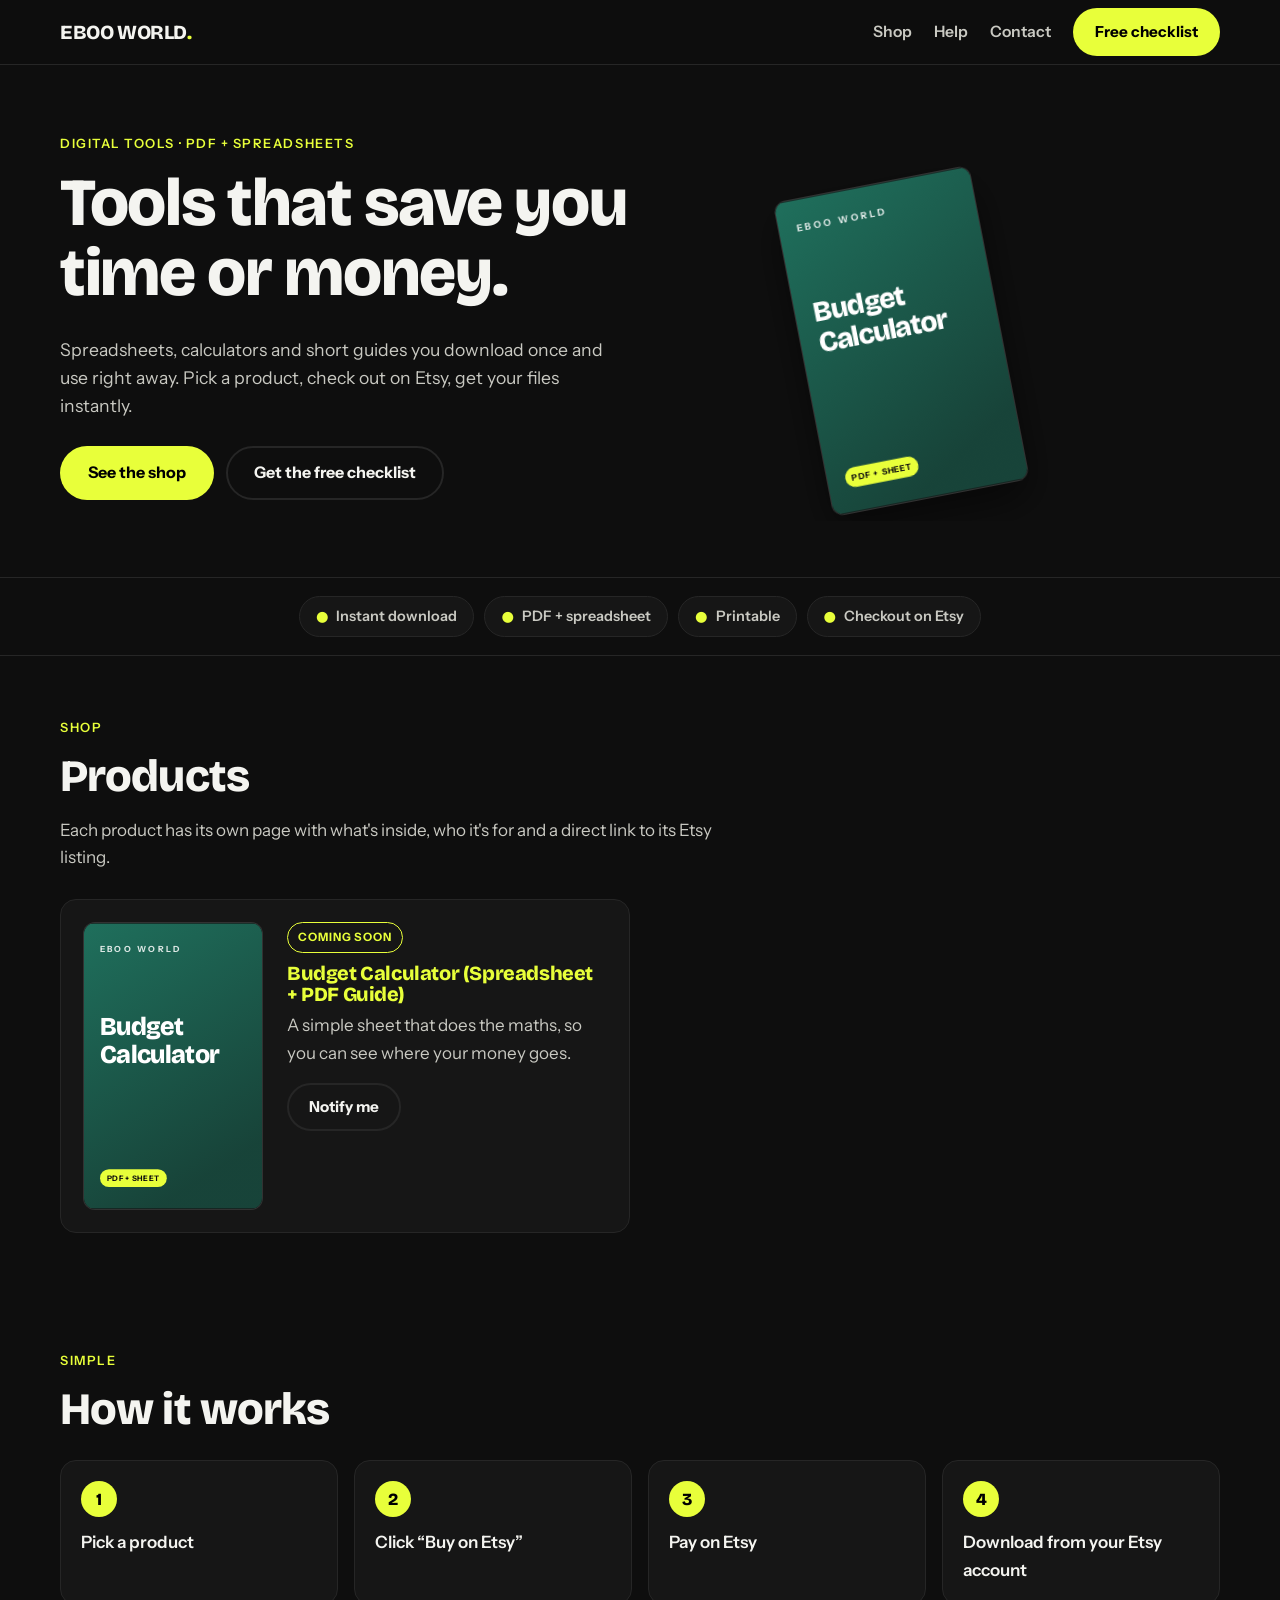
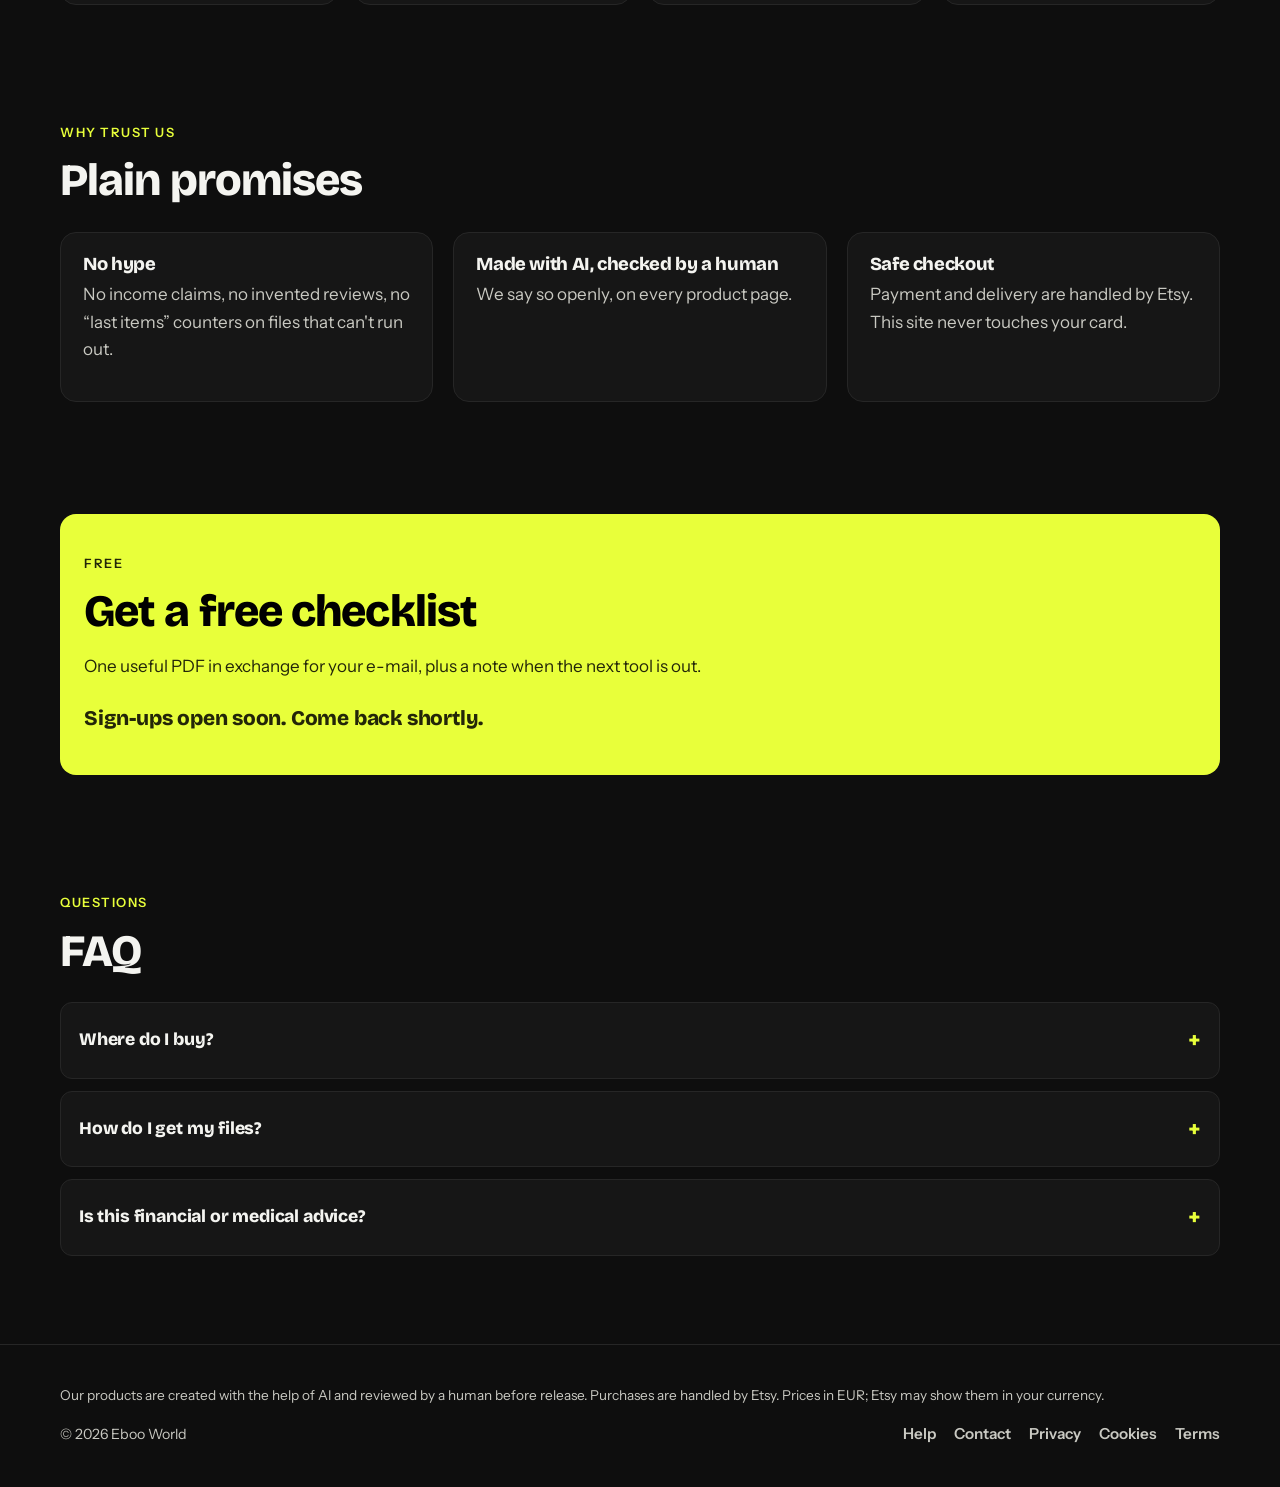
==== commit ba5146c1: "Add favicon, drop dead CSS inherited from the source site, fix clipped hero cover Co-Authored-By: Cl" ====
--- a/index.html
+++ b/index.html
@@ -1,5 +1,5 @@
 <!DOCTYPE html>
-<html lang="en" data-v="5e02e4fa">
+<html lang="en" data-v="cdc6ea6f">
 <head>
   <meta charset="UTF-8" />
   <meta name="viewport" content="width=device-width, initial-scale=1" />
@@ -7,6 +7,7 @@
   <title>Eboo World: digital tools that save you time or money</title>
   <meta name="description" content="Practical digital tools: spreadsheets, calculators and guides that save you time or money. Download instantly, checkout on Etsy." />
   <meta name="theme-color" content="#0E0E0E" />
+  <link rel="icon" type="image/svg+xml" href="favicon.svg" />
   <link rel="canonical" href="https://mlg44-skr.github.io/eboo-world/" />
   <meta property="og:type" content="website" /><meta property="og:locale" content="en_US" /><meta property="og:site_name" content="Eboo World" />
   <meta property="og:title" content="Eboo World: digital tools that save you time or money" /><meta property="og:description" content="Practical digital tools: spreadsheets, calculators and guides that save you time or money. Download instantly, checkout on Etsy." />
@@ -17,8 +18,8 @@
   <link rel="preconnect" href="https://fonts.googleapis.com" />
   <link rel="preconnect" href="https://fonts.gstatic.com" crossorigin />
   <link href="https://fonts.googleapis.com/css2?family=Bricolage+Grotesque:opsz,wght@12..96,800&family=Instrument+Sans:wght@400;500;600;700&display=swap" rel="stylesheet" />
-  <link rel="stylesheet" href="css/style.css?v=5e02e4fa" />
-  <link rel="stylesheet" href="css/motion.css?v=5e02e4fa" />
+  <link rel="stylesheet" href="css/style.css?v=cdc6ea6f" />
+  <link rel="stylesheet" href="css/motion.css?v=cdc6ea6f" />
 </head>
 <body data-base="">
   <a class="skip-link" href="#main">Skip to content</a>
@@ -83,8 +84,8 @@
     </div></section>
   </main>
   <footer class="footer"><!--PR:footer:start--><div class="kontener"><p class="mala" style="margin:0 0 14px">Our products are created with the help of AI and reviewed by a human before release. Purchases are handled by Etsy. Prices in EUR; Etsy may show them in your currency.</p><div class="footer__row"><small>© <span id="rok">2026</span> Eboo World</small><ul class="footer__links" id="footer-links"><li><a href="help.html">Help</a></li><li><a href="contact.html">Contact</a></li><li><a href="privacy.html">Privacy</a></li><li><a href="cookies.html">Cookies</a></li><li><a href="terms.html">Terms</a></li></ul></div></div><!--PR:footer:end--></footer>
-  <script src="js/config.js?v=5e02e4fa"></script>
-  <script src="js/render.js?v=5e02e4fa"></script>
-  <script src="js/app.js?v=5e02e4fa"></script>
+  <script src="js/config.js?v=cdc6ea6f"></script>
+  <script src="js/render.js?v=cdc6ea6f"></script>
+  <script src="js/app.js?v=cdc6ea6f"></script>
 </body>
 </html>
--- a/css/style.css
+++ b/css/style.css
@@ -239,14 +239,6 @@
   border: 1px solid rgba(255,255,255,.12);
   background: #161616;
 }
-/* Zastępcza okładka projektu (tylko w ?wip=1 dla niewypełnionych projektów) */
-.projekt-cover-ph {
-  display: flex; align-items: center; justify-content: center; text-align: center;
-  aspect-ratio: 5 / 8; border-radius: var(--promien-maly);
-  border: 1px dashed var(--ramka); background: var(--karta);
-  color: var(--tekst-2); padding: 16px; font-weight: 600;
-}
-
 /* ---------------------------------------------------------------- Siatki / karty */
 .siatka { display: grid; gap: 20px; }
 .siatka--3 { grid-template-columns: 1fr; }
@@ -266,11 +258,6 @@
   border-radius: var(--promien);
   padding: 22px;
 }
-
-/* Karta nowości */
-.news__data { font-size: .85rem; color: var(--akcent); font-weight: 600; margin-bottom: 8px; }
-.news__tytul { font-size: 1.15rem; margin-bottom: 8px; }
-.news__link { font-weight: 600; font-size: .95rem; }
 
 /* ---------------------------------------------------------------- Jak to działa */
 .kroki { display: grid; gap: 16px; grid-template-columns: 1fr; counter-reset: krok; }
@@ -337,33 +324,6 @@
 .newsletter__pobierz { color: #000; font-weight: 600; margin: 14px 0 0; }
 .newsletter__pobierz a { color: #000; font-weight: 800; text-decoration: underline; }
 
-/* ---------------------------------------------------------------- O mnie */
-.omnie__grid { display: grid; grid-template-columns: 1fr; gap: 28px; align-items: center; }
-.omnie__grid > * { min-width: 0; }
-/* 2 kolumny tylko gdy zdjęcie jest obecne (wstrzykiwane w ?wip=1) */
-@media (min-width: 760px) { .omnie__grid:has(.omnie__foto) { grid-template-columns: 240px 1fr; } }
-.omnie__foto {
-  aspect-ratio: 1 / 1; border-radius: var(--promien); border: 1px dashed var(--ramka);
-  background: var(--karta); display: flex; align-items: center; justify-content: center;
-  color: var(--tekst-2); text-align: center; padding: 20px; font-size: .9rem;
-}
-
-/* ---------------------------------------------------------------- Fragment ebooka */
-.fragment {
-  background: #F4F4F0; color: #16160f; border-radius: var(--promien);
-  padding: 34px 28px; font-family: Georgia, "Times New Roman", serif; line-height: 1.7;
-}
-.fragment h3 { font-family: Georgia, serif; color: #16160f; letter-spacing: 0; }
-.fragment p { color: #2a2a22; }
-.fragment__etykieta { font-family: var(--font-tekst); font-weight: 700; text-transform: uppercase; letter-spacing: .1em; font-size: .72rem; color: #5a5a44; margin-bottom: 10px; }
-
-/* ---------------------------------------------------------------- Opinie */
-.opinia {
-  border: 1px dashed var(--ramka); border-radius: var(--promien);
-  padding: 28px; color: var(--tekst-2); min-height: 150px;
-  display: flex; align-items: center; justify-content: center; text-align: center;
-}
-
 /* ---------------------------------------------------------------- FAQ */
 .faq details {
   border: 1px solid var(--ramka); border-radius: var(--promien-maly);
@@ -413,70 +373,6 @@
 }
 .chip .kropka { color: var(--akcent); }
 
-/* ---------------------------------------------------------------- Projekty / aplikacje (showcase) */
-.projekt {
-  display: grid; gap: 22px; align-items: center;
-  background: var(--karta); border: 1px solid var(--ramka); border-radius: var(--promien);
-  padding: 24px; margin-bottom: 20px;
-}
-@media (min-width: 760px) { .projekt { grid-template-columns: 220px 1fr; } .projekt--odwrot { grid-template-columns: 1fr 220px; } .projekt--odwrot .projekt__media { order: 2; } }
-/* Projekt bez makiety/zrzutów — sama treść na pełną szerokość */
-.projekt--tekst, .projekt--tekst > * { grid-template-columns: 1fr; }
-.projekt--tekst { display: block; }
-.projekt__tytul { font-size: 1.4rem; margin-bottom: 4px; }
-.projekt__meta { display: flex; flex-wrap: wrap; gap: 8px; margin: 2px 0 12px; }
-.projekt__akcje { display: flex; flex-wrap: wrap; gap: 10px; margin-top: 16px; }
-
-/* Telefon-makieta renderowana w CSS (bez obrazka) */
-.telefon {
-  width: 180px; margin: 0 auto; aspect-ratio: 9 / 18;
-  border-radius: 28px; border: 7px solid #000;
-  background: var(--tlo); box-shadow: 0 16px 40px rgba(0,0,0,.5);
-  position: relative; overflow: hidden; display: flex; flex-direction: column;
-}
-.telefon__ekran { flex: 1; padding: 16px 14px; display: flex; flex-direction: column; gap: 10px; }
-.telefon__top { display: flex; align-items: center; justify-content: space-between; font-size: .7rem; color: var(--tekst-2); }
-.telefon__xp { font-weight: 800; font-family: var(--font-naglowek); color: var(--akcent); }
-.telefon__awatar {
-  width: 56px; height: 56px; border-radius: 50%; margin: 6px auto 2px;
-  background: var(--akcent); color: #000; display: flex; align-items: center; justify-content: center;
-  font-family: var(--font-naglowek); font-weight: 800; font-size: 1.3rem;
-}
-.telefon__linia { height: 10px; border-radius: 6px; background: var(--karta); border: 1px solid var(--ramka); }
-.telefon__linia--k { width: 70%; }
-.telefon__pasek { height: 10px; border-radius: 999px; background: #000; border: 1px solid var(--ramka); overflow: hidden; }
-.telefon__pasek span { display: block; height: 100%; width: 62%; background: var(--akcent); }
-.telefon__btn { margin-top: auto; text-align: center; background: var(--akcent); color: #000; font-weight: 800; border-radius: 999px; padding: 8px; font-size: .8rem; }
-
-/* ---------------------------------------------------------------- Zobacz AI w akcji (symulacja) */
-.demo-grid { display: grid; grid-template-columns: 1fr; gap: 20px; }
-.demo-grid > * { min-width: 0; }
-@media (min-width: 820px) { .demo-grid { grid-template-columns: 1.25fr .75fr; gap: 28px; align-items: start; } }
-.agent-chat { background: var(--karta); border: 1px solid var(--ramka); border-radius: var(--promien); overflow: hidden; }
-.agent-chat__top { display: flex; align-items: center; gap: 10px; padding: 14px 18px; border-bottom: 1px solid var(--ramka); font-weight: 700; }
-.agent-chat__badge { margin-left: auto; }
-.agent-chat__dot { width: 10px; height: 10px; border-radius: 50%; background: var(--akcent); animation: bza-dot 1.8s infinite; }
-@keyframes bza-dot { 0%,100% { box-shadow: 0 0 0 0 rgba(232,255,58,.5); } 50% { box-shadow: 0 0 0 7px rgba(232,255,58,0); } }
-.agent-chat__body { padding: 18px; display: flex; flex-direction: column; gap: 12px; min-height: 300px; }
-.msg { max-width: 88%; padding: 12px 16px; border-radius: 14px; line-height: 1.5; }
-.msg--user { align-self: flex-end; background: #23231a; border: 1px solid var(--ramka); color: var(--tekst); border-bottom-right-radius: 4px; }
-.msg--bot { align-self: flex-start; background: #101010; border: 1px solid var(--ramka); color: var(--tekst); border-bottom-left-radius: 4px; white-space: pre-line; min-width: 52px; }
-.typing i { display: inline-block; width: 8px; height: 8px; margin: 0 2px; border-radius: 50%; background: var(--tekst-2); animation: bza-typing 1s infinite; }
-.typing i:nth-child(2) { animation-delay: .15s; }
-.typing i:nth-child(3) { animation-delay: .3s; }
-@keyframes bza-typing { 0%,60%,100% { opacity: .3; transform: translateY(0); } 30% { opacity: 1; transform: translateY(-3px); } }
-.caret { display: inline-block; width: 9px; height: 1.05em; background: var(--akcent); margin-left: 2px; vertical-align: text-bottom; animation: bza-caret .9s step-end infinite; }
-@keyframes bza-caret { 50% { opacity: 0; } }
-.agent-steps { list-style: none; margin: 0; padding: 0; display: flex; flex-direction: column; gap: 10px; }
-.agent-steps .step { position: relative; padding: 12px 16px 12px 46px; border: 1px solid var(--ramka); border-radius: 12px; background: var(--karta); color: var(--tekst-2); transition: border-color .25s, color .25s; }
-.agent-steps .step::before { content: ""; position: absolute; left: 16px; top: 50%; transform: translateY(-50%); width: 14px; height: 14px; border-radius: 50%; border: 2px solid var(--ramka); transition: all .25s; }
-.agent-steps .step.active { color: var(--tekst); border-color: var(--akcent); }
-.agent-steps .step.active::before { background: var(--akcent); border-color: var(--akcent); }
-.demo-note { margin-top: 18px; font-size: .9rem; color: var(--tekst-2); }
-@media (prefers-reduced-motion: reduce) {
-  .agent-chat__dot, .typing i, .caret { animation: none; }
-}
-
 /* ---------------------------------------------------------------- Pomocnicze */
 .srodek { text-align: center; }
 .mt-40 { margin-top: 40px; }
@@ -484,32 +380,6 @@
 .wizualnie-ukryte {
   position: absolute; width: 1px; height: 1px; padding: 0; margin: -1px;
   overflow: hidden; clip: rect(0,0,0,0); white-space: nowrap; border: 0;
-}
-
-/* Elementy niegotowe (z [NAWIASAMI]) — ukryte na live.
-   Odsłania je flaga POKAZ_WIP w js/config.js lub ?wip=1 w adresie. */
-[data-wip] { display: none !important; }
-
-/* ---------------------------------------------------------------- Przełącznik stylów */
-.styl-switch {
-  position: fixed; z-index: 150; right: 14px; bottom: 14px;
-  display: flex; align-items: center; gap: 6px;
-  background: rgba(22,22,22,.92); border: 1px solid var(--ramka);
-  border-radius: 999px; padding: 6px 8px; backdrop-filter: blur(6px);
-  box-shadow: 0 8px 24px rgba(0,0,0,.4);
-}
-.styl-switch__label { font-size: .78rem; color: var(--tekst-2); font-weight: 600; padding-left: 6px; }
-.styl-switch button {
-  border: 1px solid var(--ramka); background: transparent; color: var(--tekst);
-  border-radius: 999px; padding: 7px 12px; font-size: .82rem; font-weight: 700;
-  cursor: pointer; min-height: 36px; font-family: var(--font-tekst);
-}
-.styl-switch button:hover { border-color: var(--tekst); }
-.styl-switch button[aria-pressed="true"] { background: var(--akcent); color: #000; border-color: var(--akcent); }
-@media (max-width: 520px) {
-  .styl-switch { right: 8px; bottom: 8px; padding: 5px 6px; gap: 4px; }
-  .styl-switch__label { display: none; }
-  .styl-switch button { padding: 7px 10px; font-size: .78rem; }
 }
 
 @media (prefers-reduced-motion: reduce) {
@@ -543,3 +413,11 @@
 .trust h3 { font-size: 1.15rem; }
 .ebook__tresc .badge { align-self: flex-start; margin-bottom: 10px; }
 .produkt__grid > * { min-width: 0; } @media (max-width: 520px) { .produkt__grid h1 { font-size: 1.9rem; } }
+
+/* Strony tekstowe: ta sama lewa krawędź co nagłówek i strona główna (zamiast wyśrodkowanej wąskiej kolumny) */
+.kontener.proza { max-width: var(--maks); }
+.kontener.proza > * { max-width: 760px; }
+.proza h2 { font-size: 1.6rem; }
+
+/* Jedna/dwie okładki w hero: więcej miejsca, żeby obrócona okładka nie była ucięta */
+.waclarz--n1, .waclarz--n2 { min-height: 400px; padding: 44px 0; }
--- a/css/motion.css
+++ b/css/motion.css
@@ -0,0 +1,29 @@
+/* =========================================================================
+   Wariant A — "Ciemny + ruch"
+   Dokłada animacje do bazowego ciemnego motywu. Wszystko w granicach
+   prefers-reduced-motion i @supports, więc na starszych przeglądarkach
+   treść po prostu się pokazuje (bez ukrywania).
+   ========================================================================= */
+
+@media (prefers-reduced-motion: no-preference) {
+
+  /* Hero — wejście z dołu */
+  .hero h1        { animation: bza-up .6s ease both .05s; }
+  .hero__sub      { animation: bza-up .6s ease both .16s; }
+  .hero__akcje    { animation: bza-up .6s ease both .26s; }
+  .hero .nadtytul { animation: bza-up .6s ease both 0s; }
+
+  /* Okładki w wachlarzu — fade (bez ruszania finalnej rotacji/pozycji) */
+  .waclarz .cover { animation: bza-fade .7s ease both; }
+  .waclarz .cover:nth-child(1) { animation-delay: .20s; }
+  .waclarz .cover:nth-child(2) { animation-delay: .10s; }
+  .waclarz .cover:nth-child(3) { animation-delay: .30s; }
+
+
+  /* Przyciski — delikatne uniesienie na hover jest już w bazie; tu puls akcentu */
+  .btn--akcent:focus-visible { animation: bza-pulse 1s ease infinite; }
+}
+
+@keyframes bza-up     { from { opacity: 0; transform: translateY(16px); } to { opacity: 1; transform: none; } }
+@keyframes bza-fade   { from { opacity: 0; } to { opacity: 1; } }
+@keyframes bza-pulse  { 0%,100% { box-shadow: 0 0 0 0 rgba(232,255,58,.5); } 50% { box-shadow: 0 0 0 8px rgba(232,255,58,0); } }
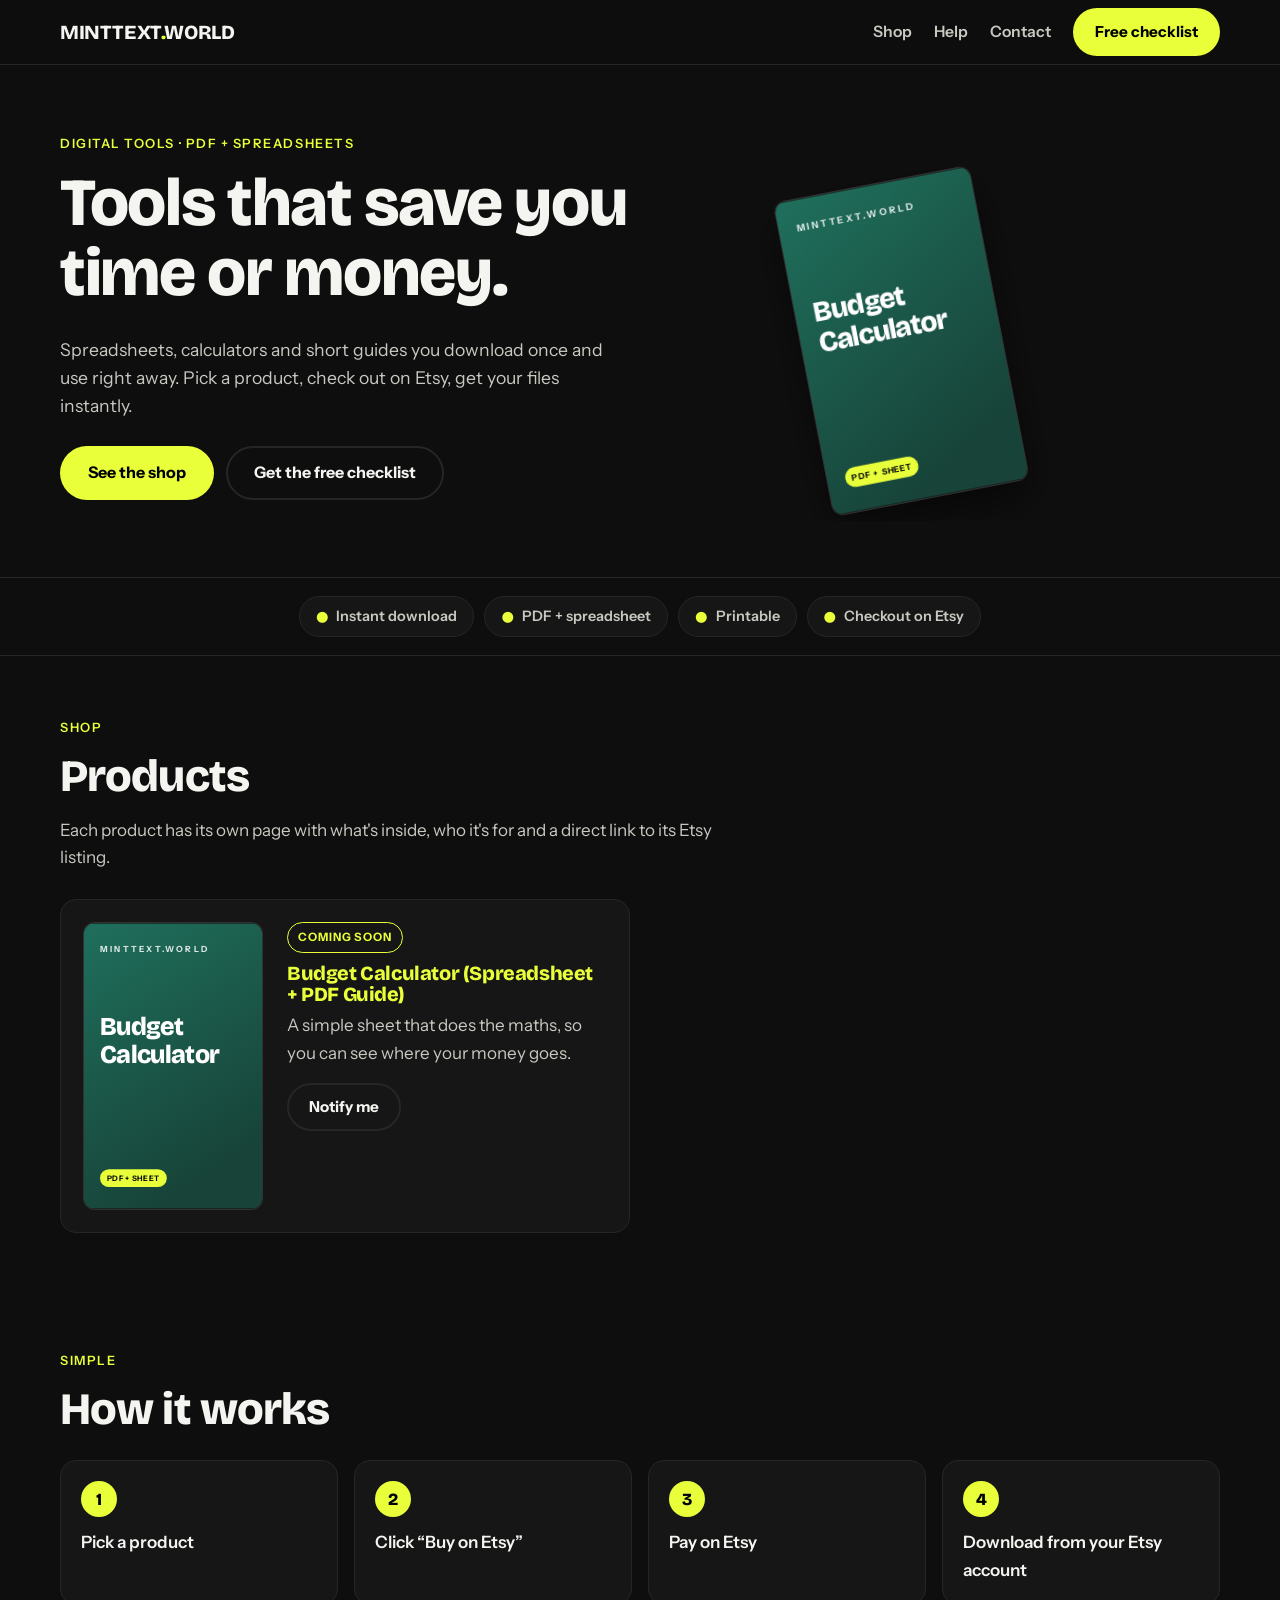
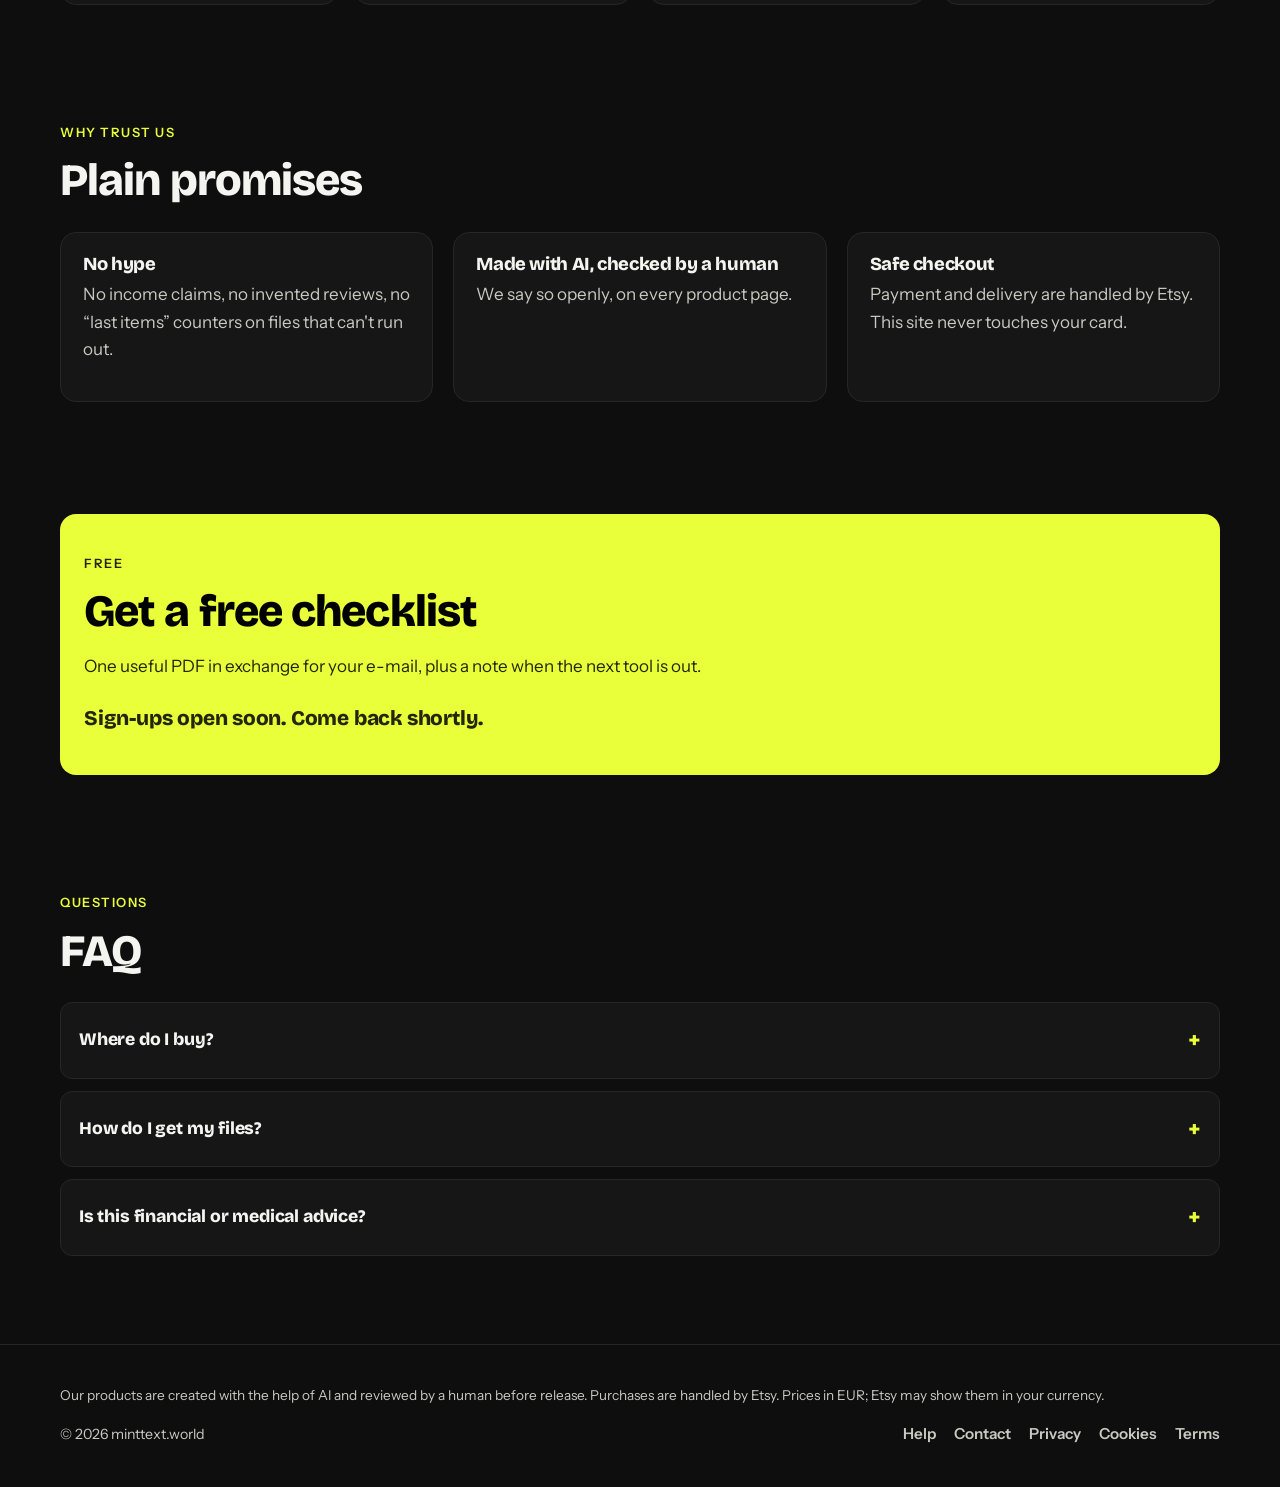
==== commit 5133beed: "Rename brand to minttext.world, set contact e-mail, fix OG image rendering Co-Authored-By: Claude So" ====
--- a/index.html
+++ b/index.html
@@ -1,29 +1,29 @@
 <!DOCTYPE html>
-<html lang="en" data-v="cdc6ea6f">
+<html lang="en" data-v="ffb12c02">
 <head>
   <meta charset="UTF-8" />
   <meta name="viewport" content="width=device-width, initial-scale=1" />
   <!--PR:meta:start-->
-  <title>Eboo World: digital tools that save you time or money</title>
+  <title>minttext.world: digital tools that save you time or money</title>
   <meta name="description" content="Practical digital tools: spreadsheets, calculators and guides that save you time or money. Download instantly, checkout on Etsy." />
   <meta name="theme-color" content="#0E0E0E" />
   <link rel="icon" type="image/svg+xml" href="favicon.svg" />
   <link rel="canonical" href="https://mlg44-skr.github.io/eboo-world/" />
-  <meta property="og:type" content="website" /><meta property="og:locale" content="en_US" /><meta property="og:site_name" content="Eboo World" />
-  <meta property="og:title" content="Eboo World: digital tools that save you time or money" /><meta property="og:description" content="Practical digital tools: spreadsheets, calculators and guides that save you time or money. Download instantly, checkout on Etsy." />
+  <meta property="og:type" content="website" /><meta property="og:locale" content="en_US" /><meta property="og:site_name" content="minttext.world" />
+  <meta property="og:title" content="minttext.world: digital tools that save you time or money" /><meta property="og:description" content="Practical digital tools: spreadsheets, calculators and guides that save you time or money. Download instantly, checkout on Etsy." />
   <meta property="og:url" content="https://mlg44-skr.github.io/eboo-world/" /><meta property="og:image" content="https://mlg44-skr.github.io/eboo-world/og-image.png" />
   <meta name="twitter:card" content="summary_large_image" /><meta name="twitter:image" content="https://mlg44-skr.github.io/eboo-world/og-image.png" />
-  <script type="application/ld+json">{"@context":"https://schema.org","@type":"Organization","name":"Eboo World","url":"https://mlg44-skr.github.io/eboo-world/"}</script>
+  <script type="application/ld+json">{"@context":"https://schema.org","@type":"Organization","name":"minttext.world","url":"https://mlg44-skr.github.io/eboo-world/"}</script>
   <!--PR:meta:end-->
   <link rel="preconnect" href="https://fonts.googleapis.com" />
   <link rel="preconnect" href="https://fonts.gstatic.com" crossorigin />
   <link href="https://fonts.googleapis.com/css2?family=Bricolage+Grotesque:opsz,wght@12..96,800&family=Instrument+Sans:wght@400;500;600;700&display=swap" rel="stylesheet" />
-  <link rel="stylesheet" href="css/style.css?v=cdc6ea6f" />
-  <link rel="stylesheet" href="css/motion.css?v=cdc6ea6f" />
+  <link rel="stylesheet" href="css/style.css?v=ffb12c02" />
+  <link rel="stylesheet" href="css/motion.css?v=ffb12c02" />
 </head>
 <body data-base="">
   <a class="skip-link" href="#main">Skip to content</a>
-  <header class="header"><!--PR:header:start--><div class="kontener header__row"><a class="logo" href="index.html" aria-label="Eboo World, home">EBOO WORLD<span class="kropka">.</span></a><button id="nav-toggle" class="nav__toggle" aria-label="Menu" aria-expanded="false" aria-controls="nav">☰</button><nav id="nav" class="nav" aria-label="Main"><ul class="nav__links"><li><a href="index.html#shop">Shop</a></li><li><a href="help.html">Help</a></li><li><a href="contact.html">Contact</a></li></ul><a class="btn btn--akcent btn--maly" href="free-sheet.html">Free checklist</a></nav></div><!--PR:header:end--></header>
+  <header class="header"><!--PR:header:start--><div class="kontener header__row"><a class="logo" href="index.html" aria-label="minttext.world, home">MINTTEXT<span class="kropka">.</span>WORLD</a><button id="nav-toggle" class="nav__toggle" aria-label="Menu" aria-expanded="false" aria-controls="nav">☰</button><nav id="nav" class="nav" aria-label="Main"><ul class="nav__links"><li><a href="index.html#shop">Shop</a></li><li><a href="help.html">Help</a></li><li><a href="contact.html">Contact</a></li></ul><a class="btn btn--akcent btn--maly" href="free-sheet.html">Free checklist</a></nav></div><!--PR:header:end--></header>
   <main id="main">
     <section class="hero">
       <div class="kontener hero__grid">
@@ -36,7 +36,7 @@
             <a class="btn btn--obrys" href="free-sheet.html">Get the free checklist</a>
           </div>
         </div>
-        <div class="waclarz waclarz--n1" id="hero-fan" aria-hidden="true"><!--PR:fan:start--><svg class="cover cover-gen" viewBox="0 0 400 640" role="img" aria-label="Cover: Budget Calculator (Spreadsheet + PDF Guide)" xmlns="http://www.w3.org/2000/svg"><defs><linearGradient id="cg1F6F5C" x1="0" y1="0" x2="0.4" y2="1"><stop offset="0" stop-color="#1F6F5C"/><stop offset="1" stop-color="#1F6F5C" stop-opacity=".55"/></linearGradient></defs><rect width="400" height="640" fill="#0E0E0E"/><rect width="400" height="640" fill="url(#cg1F6F5C)"/><text x="36" y="64" fill="#fff" fill-opacity=".85" font-size="19" font-weight="700" letter-spacing="5">EBOO WORLD</text><text x="36" y="250" fill="#fff" font-family="Bricolage Grotesque, system-ui, sans-serif" font-size="58" font-weight="800" letter-spacing="-1.5"><tspan x="36" dy="0">Budget</tspan><tspan x="36" dy="62.64">Calculator</tspan></text><rect x="36" y="552" width="150" height="40" rx="20" fill="#E8FF3A"/><text x="111" y="578" text-anchor="middle" fill="#0E0E0E" font-size="17" font-weight="700" letter-spacing="1.5">PDF + SHEET</text></svg><!--PR:fan:end--></div>
+        <div class="waclarz waclarz--n1" id="hero-fan" aria-hidden="true"><!--PR:fan:start--><svg class="cover cover-gen" viewBox="0 0 400 640" role="img" aria-label="Cover: Budget Calculator (Spreadsheet + PDF Guide)" xmlns="http://www.w3.org/2000/svg"><defs><linearGradient id="cg1F6F5C" x1="0" y1="0" x2="0.4" y2="1"><stop offset="0" stop-color="#1F6F5C"/><stop offset="1" stop-color="#1F6F5C" stop-opacity=".55"/></linearGradient></defs><rect width="400" height="640" fill="#0E0E0E"/><rect width="400" height="640" fill="url(#cg1F6F5C)"/><text x="36" y="64" fill="#fff" fill-opacity=".85" font-size="19" font-weight="700" letter-spacing="5">MINTTEXT.WORLD</text><text x="36" y="250" fill="#fff" font-family="Bricolage Grotesque, system-ui, sans-serif" font-size="58" font-weight="800" letter-spacing="-1.5"><tspan x="36" dy="0">Budget</tspan><tspan x="36" dy="62.64">Calculator</tspan></text><rect x="36" y="552" width="150" height="40" rx="20" fill="#E8FF3A"/><text x="111" y="578" text-anchor="middle" fill="#0E0E0E" font-size="17" font-weight="700" letter-spacing="1.5">PDF + SHEET</text></svg><!--PR:fan:end--></div>
       </div>
     </section>
 
@@ -50,7 +50,7 @@
     <section id="shop"><div class="kontener">
       <div class="sekcja__head"><p class="nadtytul">Shop</p><h2>Products</h2>
         <p>Each product has its own page with what's inside, who it's for and a direct link to its Etsy listing.</p></div>
-      <div class="siatka siatka--ebooki" id="catalog"><!--PR:catalog:start--><article class="karta ebook"><div class="ebook__cover"><a href="product/budget-calculator.html" aria-label="Budget Calculator (Spreadsheet + PDF Guide)"><svg class="cover cover-gen" viewBox="0 0 400 640" role="img" aria-label="Cover: Budget Calculator (Spreadsheet + PDF Guide)" xmlns="http://www.w3.org/2000/svg"><defs><linearGradient id="cg1F6F5C" x1="0" y1="0" x2="0.4" y2="1"><stop offset="0" stop-color="#1F6F5C"/><stop offset="1" stop-color="#1F6F5C" stop-opacity=".55"/></linearGradient></defs><rect width="400" height="640" fill="#0E0E0E"/><rect width="400" height="640" fill="url(#cg1F6F5C)"/><text x="36" y="64" fill="#fff" fill-opacity=".85" font-size="19" font-weight="700" letter-spacing="5">EBOO WORLD</text><text x="36" y="250" fill="#fff" font-family="Bricolage Grotesque, system-ui, sans-serif" font-size="58" font-weight="800" letter-spacing="-1.5"><tspan x="36" dy="0">Budget</tspan><tspan x="36" dy="62.64">Calculator</tspan></text><rect x="36" y="552" width="150" height="40" rx="20" fill="#E8FF3A"/><text x="111" y="578" text-anchor="middle" fill="#0E0E0E" font-size="17" font-weight="700" letter-spacing="1.5">PDF + SHEET</text></svg></a></div><div class="ebook__tresc"><span class="badge badge--wkrotce">Coming soon</span><h3 class="ebook__tytul"><a href="product/budget-calculator.html">Budget Calculator (Spreadsheet + PDF Guide)</a></h3><p>A simple sheet that does the maths, so you can see where your money goes.</p><div class="ebook__stopka"><a class="btn btn--obrys btn--maly" href="#newsletter">Notify me</a></div></div></article><!--PR:catalog:end--></div>
+      <div class="siatka siatka--ebooki" id="catalog"><!--PR:catalog:start--><article class="karta ebook"><div class="ebook__cover"><a href="product/budget-calculator.html" aria-label="Budget Calculator (Spreadsheet + PDF Guide)"><svg class="cover cover-gen" viewBox="0 0 400 640" role="img" aria-label="Cover: Budget Calculator (Spreadsheet + PDF Guide)" xmlns="http://www.w3.org/2000/svg"><defs><linearGradient id="cg1F6F5C" x1="0" y1="0" x2="0.4" y2="1"><stop offset="0" stop-color="#1F6F5C"/><stop offset="1" stop-color="#1F6F5C" stop-opacity=".55"/></linearGradient></defs><rect width="400" height="640" fill="#0E0E0E"/><rect width="400" height="640" fill="url(#cg1F6F5C)"/><text x="36" y="64" fill="#fff" fill-opacity=".85" font-size="19" font-weight="700" letter-spacing="5">MINTTEXT.WORLD</text><text x="36" y="250" fill="#fff" font-family="Bricolage Grotesque, system-ui, sans-serif" font-size="58" font-weight="800" letter-spacing="-1.5"><tspan x="36" dy="0">Budget</tspan><tspan x="36" dy="62.64">Calculator</tspan></text><rect x="36" y="552" width="150" height="40" rx="20" fill="#E8FF3A"/><text x="111" y="578" text-anchor="middle" fill="#0E0E0E" font-size="17" font-weight="700" letter-spacing="1.5">PDF + SHEET</text></svg></a></div><div class="ebook__tresc"><span class="badge badge--wkrotce">Coming soon</span><h3 class="ebook__tytul"><a href="product/budget-calculator.html">Budget Calculator (Spreadsheet + PDF Guide)</a></h3><p>A simple sheet that does the maths, so you can see where your money goes.</p><div class="ebook__stopka"><a class="btn btn--obrys btn--maly" href="#newsletter">Notify me</a></div></div></article><!--PR:catalog:end--></div>
     </div></section>
 
     <section id="jak"><div class="kontener">
@@ -83,9 +83,9 @@
       </div>
     </div></section>
   </main>
-  <footer class="footer"><!--PR:footer:start--><div class="kontener"><p class="mala" style="margin:0 0 14px">Our products are created with the help of AI and reviewed by a human before release. Purchases are handled by Etsy. Prices in EUR; Etsy may show them in your currency.</p><div class="footer__row"><small>© <span id="rok">2026</span> Eboo World</small><ul class="footer__links" id="footer-links"><li><a href="help.html">Help</a></li><li><a href="contact.html">Contact</a></li><li><a href="privacy.html">Privacy</a></li><li><a href="cookies.html">Cookies</a></li><li><a href="terms.html">Terms</a></li></ul></div></div><!--PR:footer:end--></footer>
-  <script src="js/config.js?v=cdc6ea6f"></script>
-  <script src="js/render.js?v=cdc6ea6f"></script>
-  <script src="js/app.js?v=cdc6ea6f"></script>
+  <footer class="footer"><!--PR:footer:start--><div class="kontener"><p class="mala" style="margin:0 0 14px">Our products are created with the help of AI and reviewed by a human before release. Purchases are handled by Etsy. Prices in EUR; Etsy may show them in your currency.</p><div class="footer__row"><small>© <span id="rok">2026</span> minttext.world</small><ul class="footer__links" id="footer-links"><li><a href="help.html">Help</a></li><li><a href="contact.html">Contact</a></li><li><a href="privacy.html">Privacy</a></li><li><a href="cookies.html">Cookies</a></li><li><a href="terms.html">Terms</a></li></ul></div></div><!--PR:footer:end--></footer>
+  <script src="js/config.js?v=ffb12c02"></script>
+  <script src="js/render.js?v=ffb12c02"></script>
+  <script src="js/app.js?v=ffb12c02"></script>
 </body>
 </html>
--- a/css/style.css
+++ b/css/style.css
@@ -1,5 +1,5 @@
 /* =========================================================================
-   EBOO WORLD — arkusz stylów (baza: ciemny motyw, akcent limonkowy)
+   MINTTEXT.WORLD — arkusz stylów (baza: ciemny motyw, akcent limonkowy)
    ========================================================================= */
 
 :root {
